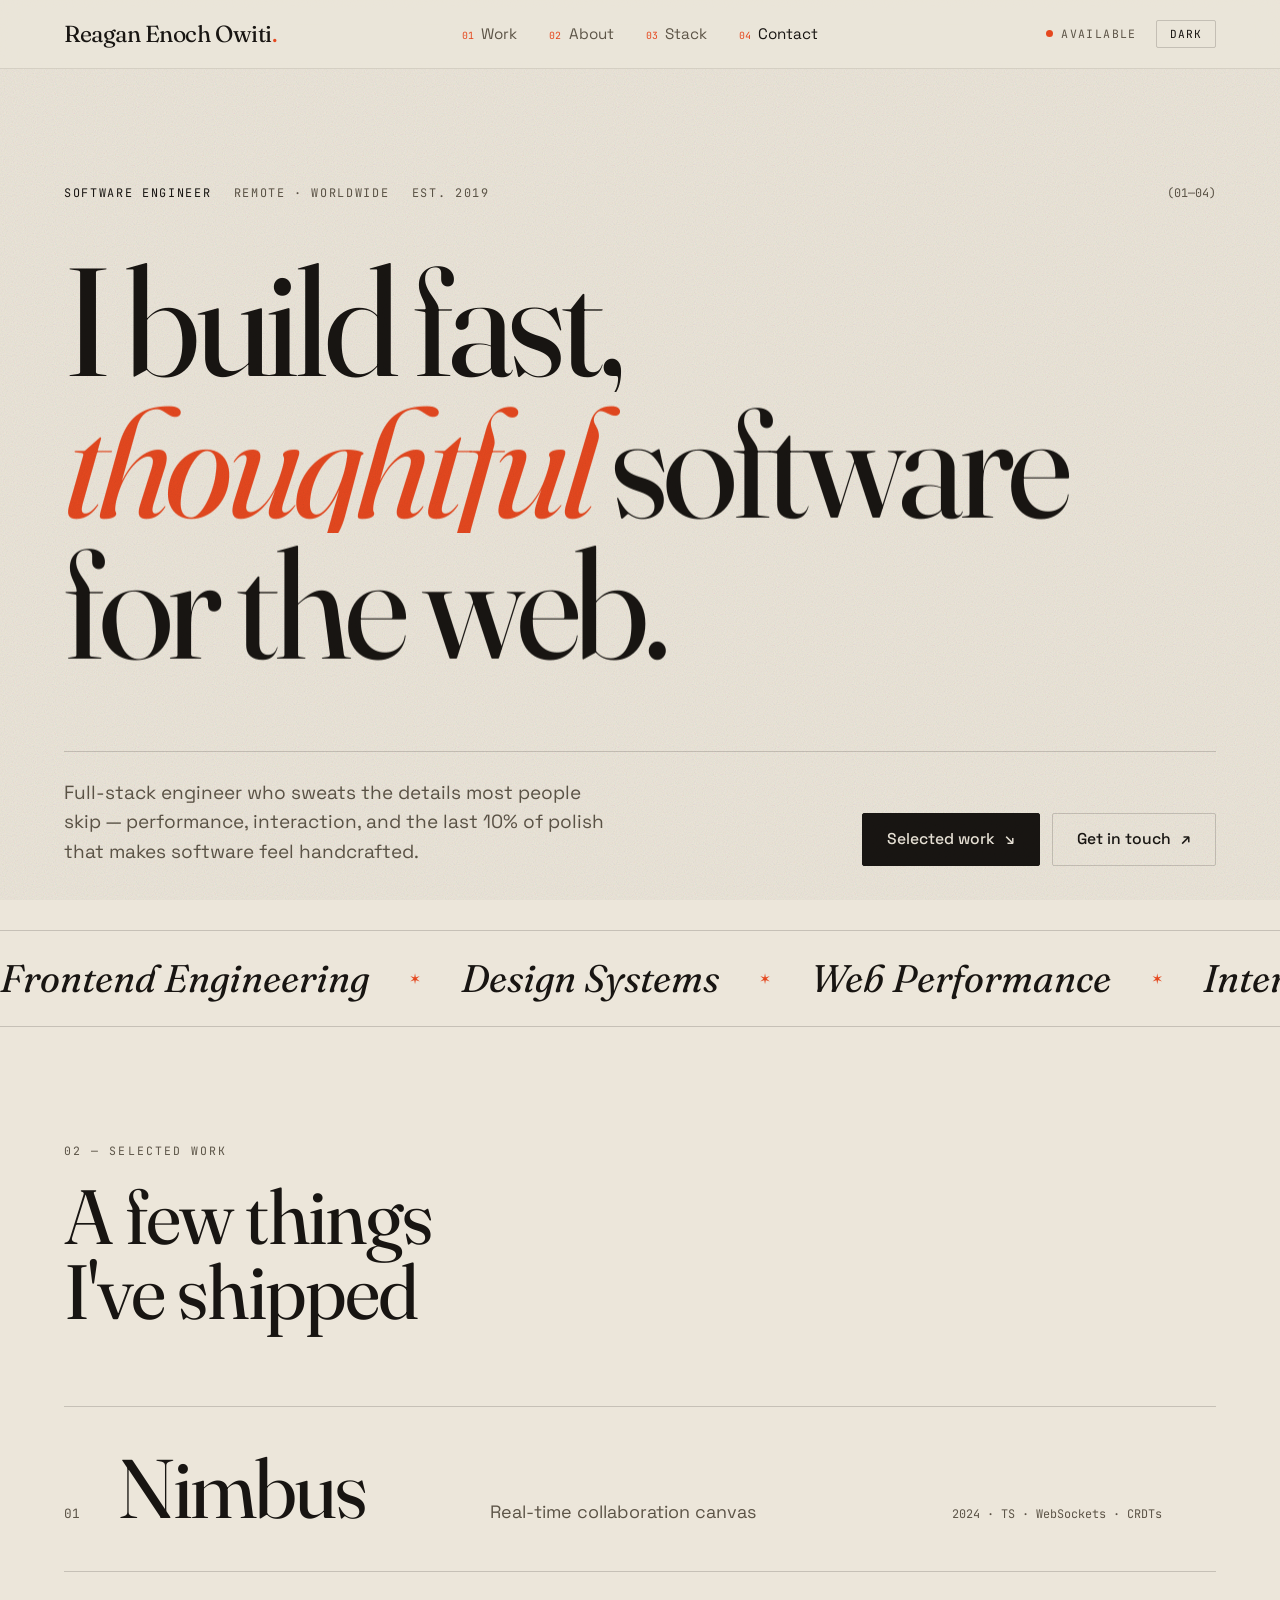
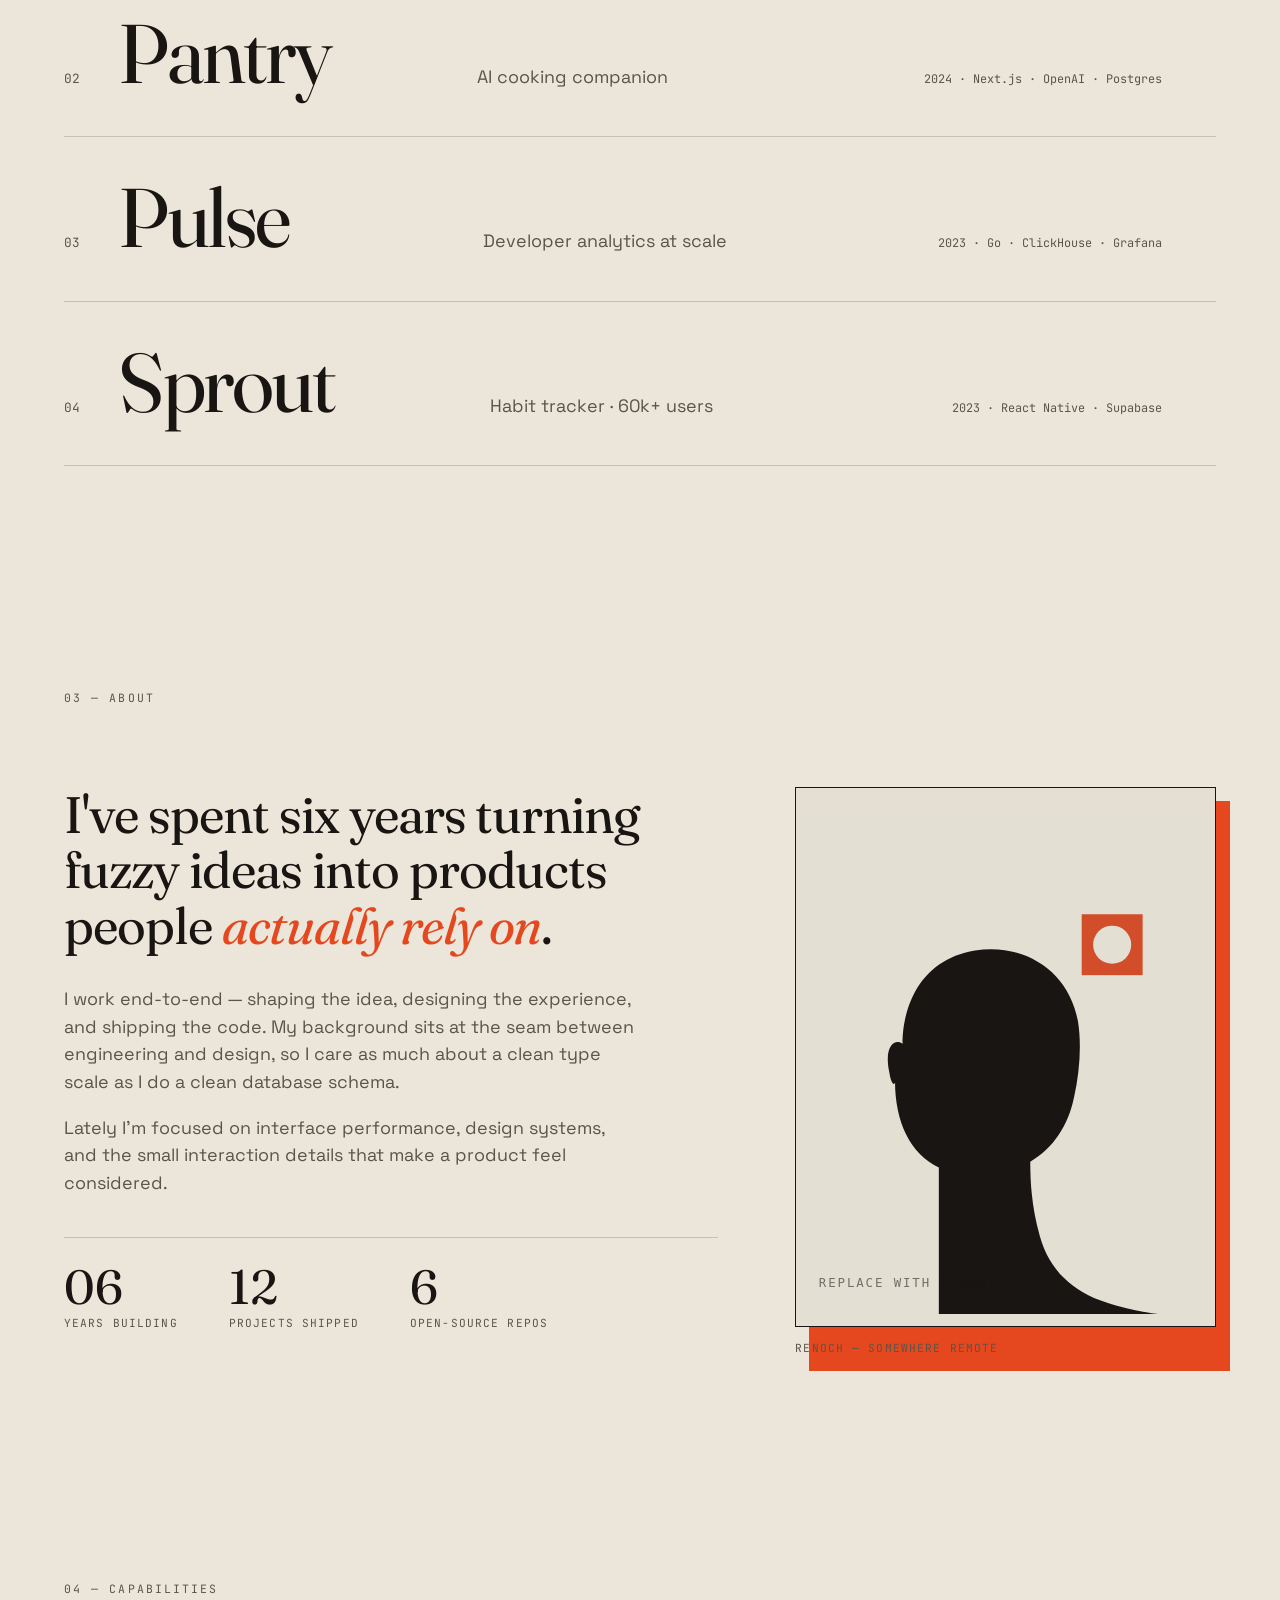
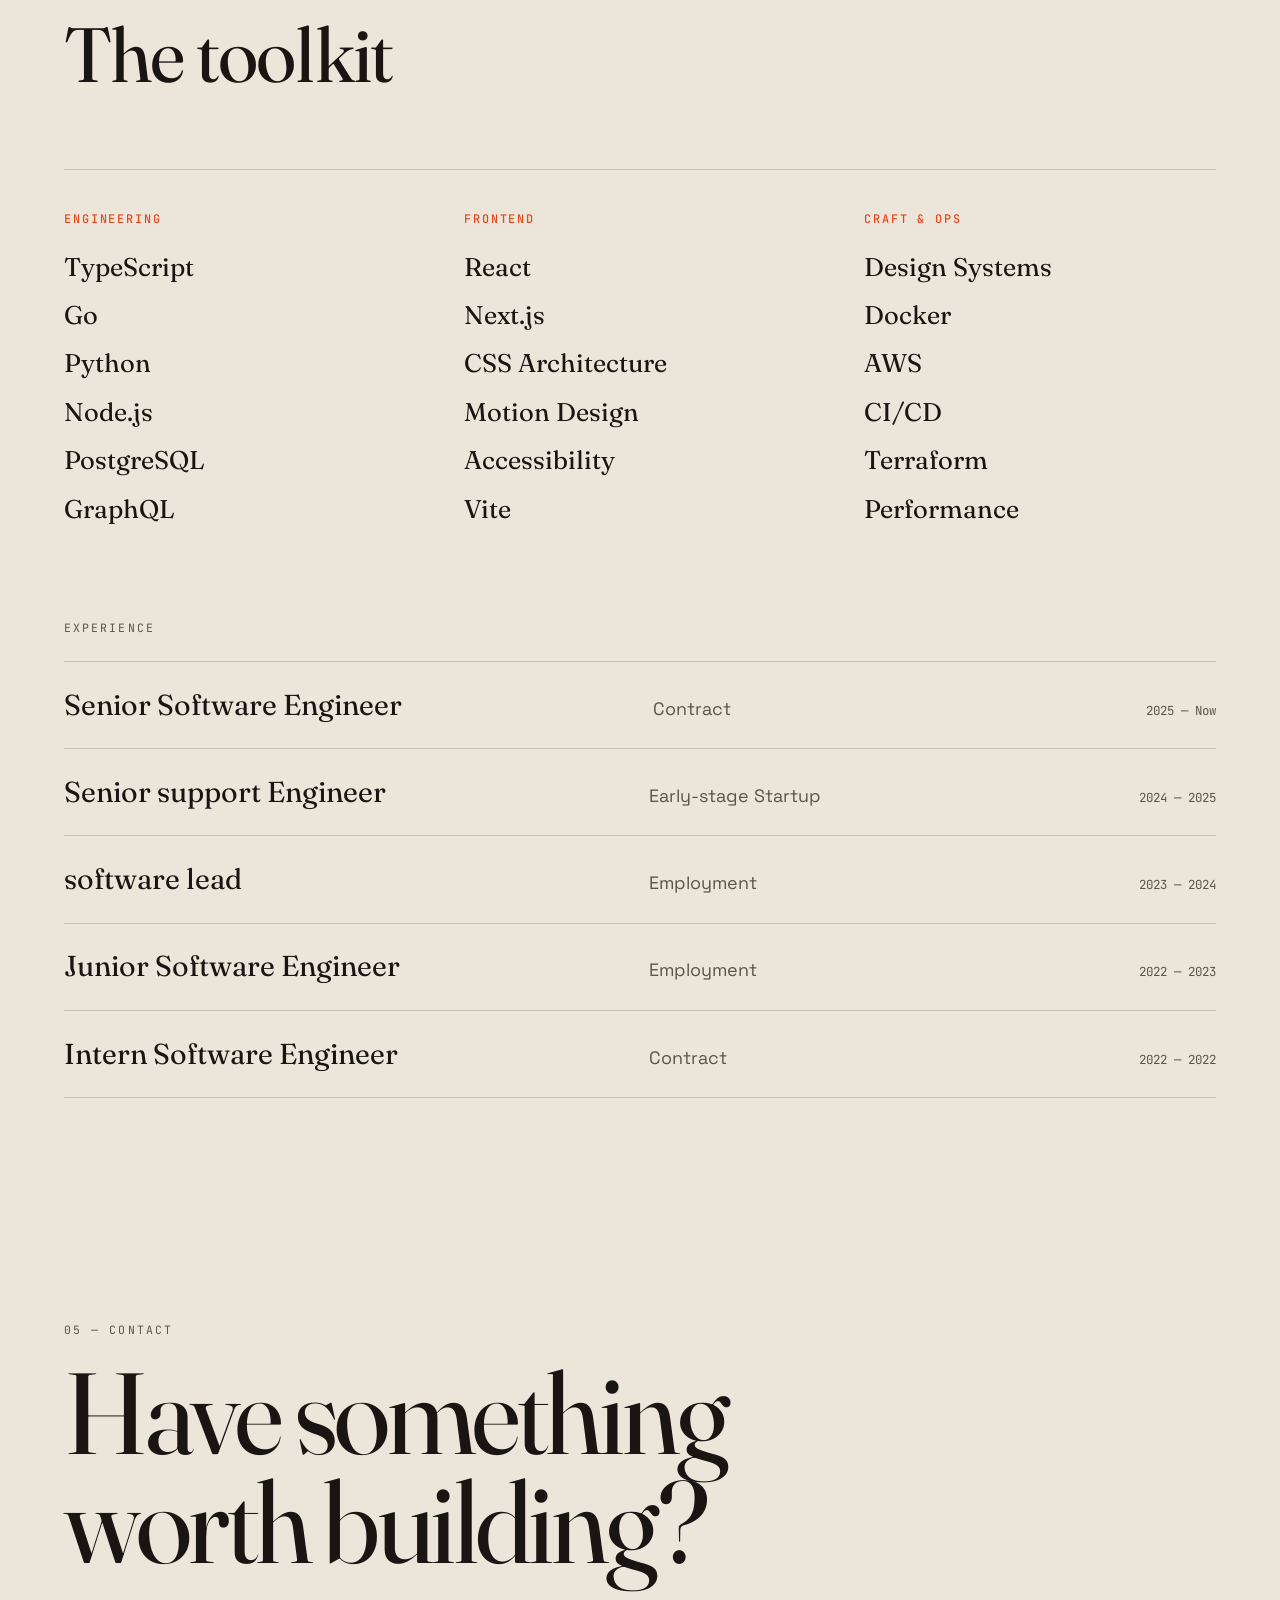
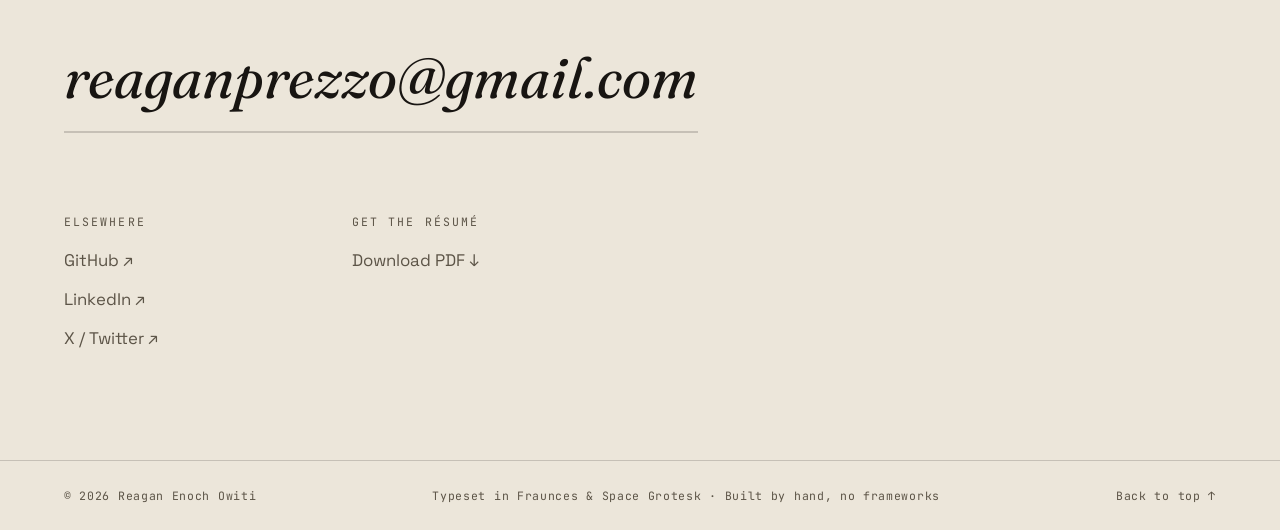
==== index.html @ e1648f15 "Initial commit" ====
<!DOCTYPE html>
<html lang="en">
<head>
  <meta charset="UTF-8" />
  <meta name="viewport" content="width=device-width, initial-scale=1.0" />

  <!-- ✏️ EDIT: SEO / social preview -->
  <title>Reagan Enoch Owiti — Software Engineer</title>
  <meta name="description" content="Reagan is a software engineer building fast, thoughtful software for the web — with the polish of good design." />
  <meta name="author" content="Reagan Enoch Owiti" />
  <meta name="theme-color" content="#ECE6DA" />
  <meta property="og:type" content="website" />
  <meta property="og:title" content="Reagan Enoch Owiti — Software Engineer" />
  <meta property="og:description" content="Fast, thoughtful software for the web — with the polish of good design." />
  <meta property="og:image" content="assets/og-image.svg" />
  <meta name="twitter:card" content="summary_large_image" />
  <link rel="icon" type="image/svg+xml" href="assets/favicon.svg" />

  <link rel="preconnect" href="https://fonts.googleapis.com" />
  <link rel="preconnect" href="https://fonts.gstatic.com" crossorigin />
  <link href="https://fonts.googleapis.com/css2?family=Fraunces:ital,opsz,wght@0,9..144,400..600;1,9..144,400..600&family=Space+Grotesk:wght@400;500;600;700&family=JetBrains+Mono:wght@400;500&display=swap" rel="stylesheet" />

  <link rel="stylesheet" href="styles.css" />
  <script>
    // Set theme before paint to avoid flash
    (function () {
      try {
        var t = localStorage.getItem("theme") ||
          (matchMedia("(prefers-color-scheme: dark)").matches ? "dark" : "light");
        document.documentElement.setAttribute("data-theme", t);
      } catch (e) { document.documentElement.setAttribute("data-theme", "light"); }
    })();
  </script>
</head>
<body>
  <a class="skip-link" href="#work">Skip to content</a>

  <!-- Paper grain + custom cursor -->
  <div class="grain" aria-hidden="true"></div>
  <div class="cursor" aria-hidden="true"><span class="cursor__label"></span></div>

  <!-- ===================== HEADER ===================== -->
  <header class="topbar" id="top">
    <a href="#top" class="wordmark" data-cursor>Reagan Enoch Owiti<span class="wordmark__dot">.</span></a>

    <nav class="topnav" aria-label="Primary">
      <a href="#work" data-cursor><i>01</i> Work</a>
      <a href="#about" data-cursor><i>02</i> About</a>
      <a href="#stack" data-cursor><i>03</i> Stack</a>
      <a href="#contact" data-cursor><i>04</i> Contact</a>
    </nav>

    <div class="topbar__right">
      <span class="avail"><span class="avail__dot"></span>Available</span>
      <button class="theme" id="themeToggle" type="button" aria-label="Toggle theme" data-cursor>
        <span class="theme__t">Dark</span>
      </button>
    </div>
  </header>

  <main>
    <!-- ===================== HERO ===================== -->
    <section class="hero">
      <p class="hero__eyebrow"><span>Software Engineer</span><span class="dim">Remote · Worldwide</span><span class="dim">Est. 2019</span></p>

      <!-- ✏️ EDIT: your headline statement -->
      <h1 class="hero__title">
        <span class="line"><span>I build fast,</span></span>
        <span class="line"><span><em>thoughtful</em> software</span></span>
        <span class="line"><span>for the web.</span></span>
      </h1>

      <div class="hero__foot">
        <p class="hero__lead">
          Full-stack engineer who sweats the details most people skip —
          performance, interaction, and the last 10% of polish that makes
          software feel handcrafted.
        </p>
        <div class="hero__actions">
          <a href="#work" class="link-btn" data-cursor>Selected work <span class="arr">↘</span></a>
          <a href="#contact" class="link-btn link-btn--ghost" data-cursor>Get in touch <span class="arr">↗</span></a>
        </div>
      </div>

      <span class="hero__index">(01—04)</span>
    </section>

    <!-- ===================== MARQUEE ===================== -->
    <div class="ticker" aria-hidden="true">
      <div class="ticker__track">
        <span>Frontend Engineering</span><b>✶</b><span>Design Systems</span><b>✶</b>
        <span>Web Performance</span><b>✶</b><span>Interaction Design</span><b>✶</b>
        <span>APIs &amp; Infrastructure</span><b>✶</b><span>Accessibility</span><b>✶</b>
        <span>Frontend Engineering</span><b>✶</b><span>Design Systems</span><b>✶</b>
        <span>Web Performance</span><b>✶</b><span>Interaction Design</span><b>✶</b>
        <span>APIs &amp; Infrastructure</span><b>✶</b><span>Accessibility</span><b>✶</b>
      </div>
    </div>

    <!-- ===================== WORK ===================== -->
    <section class="section" id="work">
      <header class="sec-head">
        <span class="sec-label">02 — Selected Work</span>
        <h2 class="sec-title">A few things<br />I've shipped</h2>
      </header>

      <!-- ✏️ EDIT: your projects. data-cover points at the hover image. -->
      <ul class="works">
        <li class="work" data-cover="assets/work-01.svg">
          <a href="#" class="work__row" data-cursor="View">
            <span class="work__no">01</span>
            <span class="work__title">Nimbus</span>
            <span class="work__desc">Real-time collaboration canvas</span>
            <span class="work__meta">2024 · TS · WebSockets · CRDTs</span>
            <span class="work__arrow">↗</span>
          </a>
        </li>
        <li class="work" data-cover="assets/work-02.svg">
          <a href="#" class="work__row" data-cursor="View">
            <span class="work__no">02</span>
            <span class="work__title">Pantry</span>
            <span class="work__desc">AI cooking companion</span>
            <span class="work__meta">2024 · Next.js · OpenAI · Postgres</span>
            <span class="work__arrow">↗</span>
          </a>
        </li>
        <li class="work" data-cover="assets/work-03.svg">
          <a href="#" class="work__row" data-cursor="View">
            <span class="work__no">03</span>
            <span class="work__title">Pulse</span>
            <span class="work__desc">Developer analytics at scale</span>
            <span class="work__meta">2023 · Go · ClickHouse · Grafana</span>
            <span class="work__arrow">↗</span>
          </a>
        </li>
        <li class="work" data-cover="assets/work-04.svg">
          <a href="#" class="work__row" data-cursor="View">
            <span class="work__no">04</span>
            <span class="work__title">Sprout</span>
            <span class="work__desc">Habit tracker · 60k+ users</span>
            <span class="work__meta">2023 · React Native · Supabase</span>
            <span class="work__arrow">↗</span>
          </a>
        </li>
      </ul>
      <!-- cursor-following preview -->
      <div class="work-preview" aria-hidden="true"><img alt="" /></div>
    </section>

    <!-- ===================== ABOUT ===================== -->
    <section class="section about" id="about">
      <header class="sec-head">
        <span class="sec-label">03 — About</span>
      </header>

      <div class="about__grid">
        <div class="about__lead">
          <!-- ✏️ EDIT: your statement + bio -->
          <p class="about__statement">
            I've spent six years turning fuzzy ideas into products
            people <em>actually rely on</em>.
          </p>
          <div class="about__body">
            <p>
              I work end-to-end — shaping the idea, designing the experience,
              and shipping the code. My background sits at the seam between
              engineering and design, so I care as much about a clean type
              scale as I do a clean database schema.
            </p>
            <p>
              Lately I'm focused on interface performance, design systems, and
              the small interaction details that make a product feel considered.
            </p>
          </div>
          <ul class="figures">
            <li><span class="figures__n">06</span><span class="figures__l">Years building</span></li>
            <li><span class="figures__n">12</span><span class="figures__l">Projects shipped</span></li>
            <li><span class="figures__n">6</span><span class="figures__l">Open-source repos</span></li>
          </ul>
        </div>

        <figure class="portrait">
          <!-- ✏️ EDIT: drop a real photo into assets/ and point src here -->
          <img src="assets/avatar.svg" alt="Portrait of Renoch" width="440" height="540" />
          <figcaption>Renoch — somewhere remote</figcaption>
        </figure>
      </div>
    </section>

    <!-- ===================== STACK ===================== -->
    <section class="section stack" id="stack">
      <header class="sec-head">
        <span class="sec-label">04 — Capabilities</span>
        <h2 class="sec-title">The toolkit</h2>
      </header>

      <!-- ✏️ EDIT: your stack -->
      <div class="stack__grid">
        <div class="stack__col">
          <h3>Engineering</h3>
          <ul>
            <li>TypeScript</li><li>Go</li><li>Python</li>
            <li>Node.js</li><li>PostgreSQL</li><li>GraphQL</li>
          </ul>
        </div>
        <div class="stack__col">
          <h3>Frontend</h3>
          <ul>
            <li>React</li><li>Next.js</li><li>CSS Architecture</li>
            <li>Motion Design</li><li>Accessibility</li><li>Vite</li>
          </ul>
        </div>
        <div class="stack__col">
          <h3>Craft &amp; Ops</h3>
          <ul>
            <li>Design Systems</li><li>Docker</li><li>AWS</li>
            <li>CI/CD</li><li>Terraform</li><li>Performance</li>
          </ul>
        </div>
      </div>

      <!-- ✏️ EDIT: experience -->
      <div class="exp">
        <span class="sec-label">Experience</span>
        <ul>
          <li class="exp__row"><span class="exp__role">Senior Software Engineer</span><span class="exp__co">Contract</span><span class="exp__yr">2025 — Now</span></li>
          <li class="exp__row"><span class="exp__role">Senior support Engineer</span><span class="exp__co">Early-stage Startup</span><span class="exp__yr">2024 — 2025</span></li>
          <li class="exp__row"><span class="exp__role">software lead</span><span class="exp__co">Employment</span><span class="exp__yr">2023 — 2024</span></li>
          <li class="exp__row"><span class="exp__role">Junior Software Engineer</span><span class="exp__co">Employment</span><span class="exp__yr">2022 — 2023</span></li>
          <li class="exp__row"><span class="exp__role">Intern Software Engineer</span><span class="exp__co">Contract</span><span class="exp__yr">2022 — 2022</span></li>

        </ul>
      </div>
    </section>

    <!-- ===================== CONTACT ===================== -->
    <section class="section contact" id="contact">
      <span class="sec-label">05 — Contact</span>
      <h2 class="contact__title">Have something<br />worth building?</h2>
      <!-- ✏️ EDIT: your email -->
      <a href="mailto:reaganprezzo@gmail.com" class="contact__email" data-cursor>reaganprezzo@gmail.com</a>

      <div class="contact__cols">
        <div>
          <span class="sec-label">Elsewhere</span>
          <ul class="contact__links">
            <li><a href="https://github.com/Reagandennis" data-cursor>GitHub ↗</a></li>
            <li><a href="https://www.linkedin.com/in/reaganowiti/" data-cursor>LinkedIn ↗</a></li>
            <li><a href="https://x.com/Reaganenochowi2" data-cursor>X / Twitter ↗</a></li>
          </ul>
        </div>
        <div>
          <span class="sec-label">Get the résumé</span>
          <ul class="contact__links">
            <li><a href="assets/resume.pdf" download data-cursor>Download PDF ↓</a></li>
          </ul>
        </div>
      </div>
    </section>
  </main>

  <!-- ===================== FOOTER ===================== -->
  <footer class="footer">
    <div class="footer__row">
      <span>© 2026 Reagan Enoch Owiti</span>
      <span class="footer__colophon">Typeset in Fraunces &amp; Space Grotesk · Built by hand, no frameworks</span>
      <a href="#top" data-cursor>Back to top ↑</a>
    </div>
  </footer>

  <script src="script.js"></script>
</body>
</html>
---- styles.css ----
/* =========================================================
   Renoch — Portfolio
   Editorial · type-led · warm paper / espresso ink / vermilion
   ========================================================= */

/* ---------- Tokens ---------- */
:root {
  --paper:   #ECE6DA;
  --paper-2: #E5DFD1;
  --ink:     #181512;
  --ink-2:   #5C5447;
  --line:    rgba(24, 21, 18, 0.18);
  --line-2:  rgba(24, 21, 18, 0.10);
  --accent:  #E5481F;

  --maxw: 1380px;
  --gutter: clamp(1.25rem, 5vw, 4.5rem);
  --ease: cubic-bezier(0.16, 1, 0.3, 1);

  --serif: "Fraunces", Georgia, "Times New Roman", serif;
  --sans:  "Space Grotesk", system-ui, -apple-system, sans-serif;
  --mono:  "JetBrains Mono", ui-monospace, "SF Mono", Menlo, monospace;
}

[data-theme="dark"] {
  --paper:   #14110E;
  --paper-2: #1A1714;
  --ink:     #EDE6D7;
  --ink-2:   #9A9081;
  --line:    rgba(237, 230, 215, 0.20);
  --line-2:  rgba(237, 230, 215, 0.10);
  --accent:  #FF5A2C;
}

/* ---------- Reset ---------- */
*, *::before, *::after { box-sizing: border-box; }
html { -webkit-text-size-adjust: 100%; }
body {
  margin: 0;
  font-family: var(--sans);
  font-size: clamp(1rem, 0.96rem + 0.2vw, 1.12rem);
  line-height: 1.55;
  color: var(--ink);
  background: var(--paper);
  -webkit-font-smoothing: antialiased;
  overflow-x: hidden;
  transition: background 0.5s var(--ease), color 0.5s var(--ease);
}
img { max-width: 100%; display: block; }
a { color: inherit; text-decoration: none; }
ul { list-style: none; margin: 0; padding: 0; }
h1, h2, h3 { margin: 0; font-weight: 400; }
::selection { background: var(--accent); color: var(--paper); }
:focus-visible { outline: 2px solid var(--accent); outline-offset: 4px; }

.skip-link { position: fixed; top: -120px; left: 1rem; z-index: 1000; background: var(--ink); color: var(--paper); padding: 0.7rem 1.1rem; transition: top 0.2s var(--ease); }
.skip-link:focus { top: 1rem; }

/* ---------- Paper grain ---------- */
.grain {
  position: fixed; inset: 0; z-index: 1; pointer-events: none; opacity: 0.5;
  background-image: url("data:image/svg+xml,%3Csvg xmlns='http://www.w3.org/2000/svg' width='160' height='160'%3E%3Cfilter id='n'%3E%3CfeTurbulence type='fractalNoise' baseFrequency='0.9' numOctaves='2' stitchTiles='stitch'/%3E%3C/filter%3E%3Crect width='100%25' height='100%25' filter='url(%23n)' opacity='0.4'/%3E%3C/svg%3E");
  mix-blend-mode: multiply;
}
[data-theme="dark"] .grain { mix-blend-mode: screen; opacity: 0.22; }

/* ---------- Custom cursor ---------- */
.cursor {
  position: fixed; top: 0; left: 0; z-index: 9999; pointer-events: none;
  width: 12px; height: 12px; border-radius: 50%; background: var(--accent);
  transform: translate(-50%, -50%);
  transition: width 0.25s var(--ease), height 0.25s var(--ease), background 0.25s var(--ease);
  display: none;
}
.cursor.is-hover { width: 64px; height: 64px; background: color-mix(in srgb, var(--accent) 16%, transparent); border: 1px solid var(--accent); }
.cursor__label { font-family: var(--mono); font-size: 0.62rem; letter-spacing: 0.1em; text-transform: uppercase; color: var(--accent); opacity: 0; transition: opacity 0.2s; }
.cursor.is-hover .cursor__label { opacity: 1; }
.cursor-on .cursor { display: grid; place-items: center; }
.cursor-on a, .cursor-on button, .cursor-on [data-cursor] { cursor: none; }

/* ---------- Layout helpers ---------- */
.section { padding-inline: var(--gutter); padding-block: clamp(5rem, 12vh, 10rem); max-width: var(--maxw); margin-inline: auto; }
.sec-label { display: inline-block; font-family: var(--mono); font-size: 0.72rem; letter-spacing: 0.18em; text-transform: uppercase; color: var(--ink-2); }
.sec-head { margin-bottom: clamp(2.5rem, 6vw, 5rem); }
.sec-title { font-family: var(--serif); font-weight: 400; font-size: clamp(2.4rem, 6vw, 5rem); line-height: 0.98; letter-spacing: -0.025em; margin-top: 1rem; }
.dim { color: var(--ink-2); }

/* ---------- Topbar ---------- */
.topbar {
  position: sticky; top: 0; z-index: 100;
  display: grid; grid-template-columns: 1fr auto 1fr; align-items: center; gap: 1rem;
  padding: 1rem var(--gutter);
  background: color-mix(in srgb, var(--paper) 80%, transparent);
  backdrop-filter: blur(10px);
  border-bottom: 1px solid var(--line-2);
}
.wordmark { font-family: var(--serif); font-size: 1.45rem; letter-spacing: -0.02em; justify-self: start; }
.wordmark__dot { color: var(--accent); }
.topnav { display: flex; gap: 2rem; justify-self: center; }
.topnav a { font-size: 0.95rem; display: inline-flex; gap: 0.45rem; align-items: baseline; color: var(--ink-2); transition: color 0.25s; }
.topnav a i { font-family: var(--mono); font-style: normal; font-size: 0.62rem; color: var(--accent); }
.topnav a:hover { color: var(--ink); }
.topbar__right { display: flex; align-items: center; gap: 1.2rem; justify-self: end; }
.avail { display: inline-flex; align-items: center; gap: 0.5rem; font-family: var(--mono); font-size: 0.72rem; letter-spacing: 0.12em; text-transform: uppercase; color: var(--ink-2); }
.avail__dot { width: 7px; height: 7px; border-radius: 50%; background: var(--accent); box-shadow: 0 0 0 0 var(--accent); animation: pulse 2.4s var(--ease) infinite; }
@keyframes pulse { 0% { box-shadow: 0 0 0 0 color-mix(in srgb, var(--accent) 60%, transparent); } 70%,100% { box-shadow: 0 0 0 7px transparent; } }
.theme { background: none; border: 1px solid var(--line); color: var(--ink); font-family: var(--mono); font-size: 0.7rem; letter-spacing: 0.1em; text-transform: uppercase; padding: 0.4rem 0.8rem; border-radius: 2px; cursor: pointer; transition: border-color 0.25s, color 0.25s; }
.theme:hover { border-color: var(--accent); color: var(--accent); }

/* ---------- Hero ---------- */
.hero { position: relative; max-width: var(--maxw); margin-inline: auto; padding: clamp(3.5rem, 9vw, 8rem) var(--gutter) clamp(2rem, 5vw, 4rem); }
.hero__eyebrow { display: flex; flex-wrap: wrap; gap: 1.4rem; font-family: var(--mono); font-size: 0.74rem; letter-spacing: 0.14em; text-transform: uppercase; margin: 0 0 clamp(1.5rem, 4vw, 3rem); }
.hero__title { font-family: var(--serif); font-weight: 400; font-size: clamp(2.9rem, 12vw, 11rem); line-height: 0.92; letter-spacing: -0.035em; }
.hero__title .line { display: block; overflow: hidden; }
.hero__title .line > span { display: block; will-change: transform; }
.hero__title em { font-style: italic; color: var(--accent); font-optical-sizing: auto; }
.hero__foot { display: grid; grid-template-columns: 1.1fr 1fr; gap: clamp(1.5rem, 4vw, 3rem); align-items: end; margin-top: clamp(2.5rem, 6vw, 5rem); border-top: 1px solid var(--line); padding-top: 1.6rem; }
.hero__lead { max-width: 46ch; color: var(--ink-2); font-size: clamp(1rem, 0.95rem + 0.3vw, 1.2rem); margin: 0; }
.hero__actions { display: flex; flex-wrap: wrap; gap: 0.8rem; justify-self: end; }
.hero__index { position: absolute; top: clamp(3.5rem, 9vw, 8rem); right: var(--gutter); font-family: var(--mono); font-size: 0.74rem; color: var(--ink-2); }

.link-btn { display: inline-flex; align-items: center; gap: 0.6rem; font-family: var(--sans); font-weight: 500; font-size: 0.98rem; padding: 0.85rem 1.5rem; background: var(--ink); color: var(--paper); border: 1px solid var(--ink); border-radius: 2px; transition: background 0.3s var(--ease), color 0.3s var(--ease), transform 0.3s var(--ease); }
.link-btn .arr { transition: transform 0.3s var(--ease); }
.link-btn:hover { background: var(--accent); border-color: var(--accent); color: var(--paper); }
.link-btn:hover .arr { transform: translate(3px, 3px); }
.link-btn--ghost { background: transparent; color: var(--ink); border-color: var(--line); }
.link-btn--ghost:hover { background: transparent; color: var(--accent); border-color: var(--accent); }

/* ---------- Ticker ---------- */
.ticker { overflow: hidden; border-block: 1px solid var(--line); padding: 1.1rem 0; }
.ticker__track { display: flex; align-items: center; gap: 2.5rem; width: max-content; animation: ticker 40s linear infinite; }
.ticker__track span { font-family: var(--serif); font-style: italic; font-size: clamp(1.4rem, 3vw, 2.4rem); white-space: nowrap; }
.ticker__track b { color: var(--accent); font-size: 0.9rem; }
@keyframes ticker { to { transform: translateX(-50%); } }

/* ---------- Work ---------- */
.works { border-top: 1px solid var(--line); }
.work { border-bottom: 1px solid var(--line); }
.work__row { display: grid; grid-template-columns: auto 1.1fr 1.4fr auto auto; align-items: baseline; gap: clamp(1rem, 3vw, 3rem); padding: clamp(1.4rem, 3.5vw, 2.6rem) 0; position: relative; transition: color 0.35s var(--ease); }
.work__no { font-family: var(--mono); font-size: 0.8rem; color: var(--ink-2); }
.work__title { font-family: var(--serif); font-size: clamp(2rem, 6.5vw, 5.5rem); line-height: 0.95; letter-spacing: -0.03em; transition: transform 0.4s var(--ease), color 0.35s var(--ease); }
.work__desc { color: var(--ink-2); font-size: clamp(0.95rem, 1.4vw, 1.15rem); }
.work__meta { font-family: var(--mono); font-size: 0.74rem; color: var(--ink-2); white-space: nowrap; justify-self: end; }
.work__arrow { font-size: 1.6rem; color: var(--accent); opacity: 0; transform: translateX(-12px); transition: opacity 0.35s var(--ease), transform 0.35s var(--ease); justify-self: end; }
.work__row:hover .work__title { color: var(--accent); transform: translateX(18px); }
.work__row:hover .work__arrow { opacity: 1; transform: translateX(0); }
.work__row:hover .work__desc, .work__row:hover .work__meta { color: var(--ink); }

.work-preview { position: fixed; top: 0; left: 0; z-index: 50; width: clamp(220px, 22vw, 340px); aspect-ratio: 4 / 3; pointer-events: none; opacity: 0; transform: translate(-50%, -50%) scale(0.85); transition: opacity 0.3s var(--ease), transform 0.4s var(--ease); overflow: hidden; border-radius: 3px; box-shadow: 0 30px 60px -25px rgba(0,0,0,0.4); }
.work-preview.is-on { opacity: 1; transform: translate(-50%, -50%) scale(1); }
.work-preview img { width: 100%; height: 100%; object-fit: cover; }

/* ---------- About ---------- */
.about__grid { display: grid; grid-template-columns: 1.4fr 0.9fr; gap: clamp(2rem, 6vw, 5rem); align-items: start; }
.about__statement { font-family: var(--serif); font-weight: 400; font-size: clamp(1.8rem, 4vw, 3.4rem); line-height: 1.08; letter-spacing: -0.02em; margin: 0 0 2rem; max-width: 18ch; }
.about__statement em { font-style: italic; color: var(--accent); }
.about__body { max-width: 52ch; color: var(--ink-2); }
.about__body p { margin: 0 0 1.1rem; }
.figures { display: flex; flex-wrap: wrap; gap: clamp(1.5rem, 4vw, 3.5rem); margin-top: 2.5rem; border-top: 1px solid var(--line); padding-top: 1.6rem; }
.figures li { display: flex; flex-direction: column; gap: 0.2rem; }
.figures__n { font-family: var(--serif); font-size: clamp(2rem, 4vw, 3rem); line-height: 1; }
.figures__l { font-family: var(--mono); font-size: 0.7rem; letter-spacing: 0.1em; text-transform: uppercase; color: var(--ink-2); }

.portrait { margin: 0; position: relative; }
.portrait::before { content: ""; position: absolute; inset: 14px -14px -14px 14px; background: var(--accent); z-index: -1; }
.portrait img { width: 100%; border: 1px solid var(--ink); filter: grayscale(0.15); background: var(--paper-2); }
.portrait figcaption { font-family: var(--mono); font-size: 0.7rem; letter-spacing: 0.1em; text-transform: uppercase; color: var(--ink-2); margin-top: 0.8rem; }

/* ---------- Stack ---------- */
.stack__grid { display: grid; grid-template-columns: repeat(3, 1fr); gap: clamp(1.5rem, 4vw, 3rem); border-top: 1px solid var(--line); padding-top: 2.5rem; }
.stack__col h3 { font-family: var(--mono); font-weight: 500; font-size: 0.74rem; letter-spacing: 0.16em; text-transform: uppercase; color: var(--accent); margin-bottom: 1.2rem; }
.stack__col ul { display: flex; flex-direction: column; gap: 0.55rem; }
.stack__col li { font-family: var(--serif); font-size: clamp(1.2rem, 2vw, 1.7rem); color: var(--ink); transition: color 0.2s, transform 0.2s var(--ease); width: fit-content; }
.stack__col li:hover { color: var(--accent); transform: translateX(6px); }

.exp { margin-top: clamp(3rem, 7vw, 6rem); }
.exp .sec-label { display: block; margin-bottom: 1.5rem; }
.exp ul { border-top: 1px solid var(--line); }
.exp__row { display: grid; grid-template-columns: 1.2fr 1fr auto; gap: 1rem; padding: 1.3rem 0; border-bottom: 1px solid var(--line); align-items: baseline; transition: padding-left 0.3s var(--ease); }
.exp__row:hover { padding-left: 1rem; }
.exp__role { font-family: var(--serif); font-size: clamp(1.2rem, 2.5vw, 1.8rem); }
.exp__co { color: var(--ink-2); }
.exp__yr { font-family: var(--mono); font-size: 0.78rem; color: var(--ink-2); justify-self: end; }

/* ---------- Contact ---------- */
.contact { text-align: left; }
.contact__title { font-family: var(--serif); font-weight: 400; font-size: clamp(2.6rem, 9vw, 8rem); line-height: 0.95; letter-spacing: -0.03em; margin: 1rem 0 clamp(2rem, 5vw, 3.5rem); }
.contact__email { display: inline-block; font-family: var(--serif); font-style: italic; font-size: clamp(1.6rem, 5vw, 3.6rem); border-bottom: 2px solid var(--line); padding-bottom: 0.15em; transition: color 0.3s, border-color 0.3s; }
.contact__email:hover { color: var(--accent); border-color: var(--accent); }
.contact__cols { display: grid; grid-template-columns: repeat(2, minmax(0, 240px)); gap: clamp(1.5rem, 4vw, 3rem); margin-top: clamp(3rem, 7vw, 5rem); }
.contact__cols .sec-label { display: block; margin-bottom: 1rem; }
.contact__links { display: flex; flex-direction: column; gap: 0.7rem; }
.contact__links a { font-size: 1.05rem; color: var(--ink-2); transition: color 0.2s, transform 0.2s var(--ease); width: fit-content; }
.contact__links a:hover { color: var(--accent); transform: translateX(5px); }

/* ---------- Footer ---------- */
.footer { border-top: 1px solid var(--line); padding: 1.6rem var(--gutter); max-width: var(--maxw); margin-inline: auto; }
.footer__row { display: flex; flex-wrap: wrap; gap: 1rem; justify-content: space-between; align-items: center; font-family: var(--mono); font-size: 0.72rem; letter-spacing: 0.06em; color: var(--ink-2); }
.footer__colophon { text-align: center; }
.footer__row a:hover { color: var(--accent); }

/* ---------- Reveal ---------- */
[data-reveal] { opacity: 0; transform: translateY(22px); transition: opacity 0.8s var(--ease), transform 0.8s var(--ease); }
[data-reveal].in { opacity: 1; transform: none; }

/* Hero load animation */
.hero__title .line > span { transform: translateY(110%); }
html.ready .hero__title .line > span { animation: lineUp 1s var(--ease) forwards; }
html.ready .hero__title .line:nth-child(1) > span { animation-delay: 0.05s; }
html.ready .hero__title .line:nth-child(2) > span { animation-delay: 0.16s; }
html.ready .hero__title .line:nth-child(3) > span { animation-delay: 0.27s; }
@keyframes lineUp { to { transform: translateY(0); } }

/* ---------- Responsive ---------- */
@media (max-width: 900px) {
  .topnav { display: none; }
  .hero__index { display: none; }
  .hero__foot { grid-template-columns: 1fr; align-items: start; }
  .hero__actions { justify-self: start; }
  .work__row { grid-template-columns: auto 1fr; row-gap: 0.4rem; }
  .work__no { grid-row: 1; }
  .work__title { grid-column: 1 / -1; grid-row: 2; }
  .work__desc { grid-column: 1 / -1; }
  .work__meta { grid-column: 1 / -1; justify-self: start; }
  .work__arrow { display: none; }
  .work__row:hover .work__title { transform: none; }
  .about__grid { grid-template-columns: 1fr; }
  .portrait { max-width: 360px; }
  .stack__grid { grid-template-columns: 1fr; gap: 2rem; }
  .exp__row { grid-template-columns: 1fr auto; }
  .exp__co { grid-column: 1 / -1; order: 3; }
}
@media (max-width: 560px) {
  .topbar { grid-template-columns: 1fr auto; }
  .avail { display: none; }
  .contact__cols { grid-template-columns: 1fr; }
  .footer__colophon { text-align: left; flex-basis: 100%; order: 3; }
}

/* ---------- Touch devices: no custom cursor ---------- */
@media (hover: none), (pointer: coarse) {
  .cursor, .work-preview { display: none !important; }
  .cursor-on a, .cursor-on button, .cursor-on [data-cursor] { cursor: auto !important; }
}

/* ---------- Reduced motion ---------- */
@media (prefers-reduced-motion: reduce) {
  *, *::before, *::after { animation-duration: 0.001ms !important; animation-iteration-count: 1 !important; transition-duration: 0.001ms !important; }
  .hero__title .line > span { transform: none !important; }
  [data-reveal] { opacity: 1 !important; transform: none !important; }
  .cursor { display: none !important; }
}
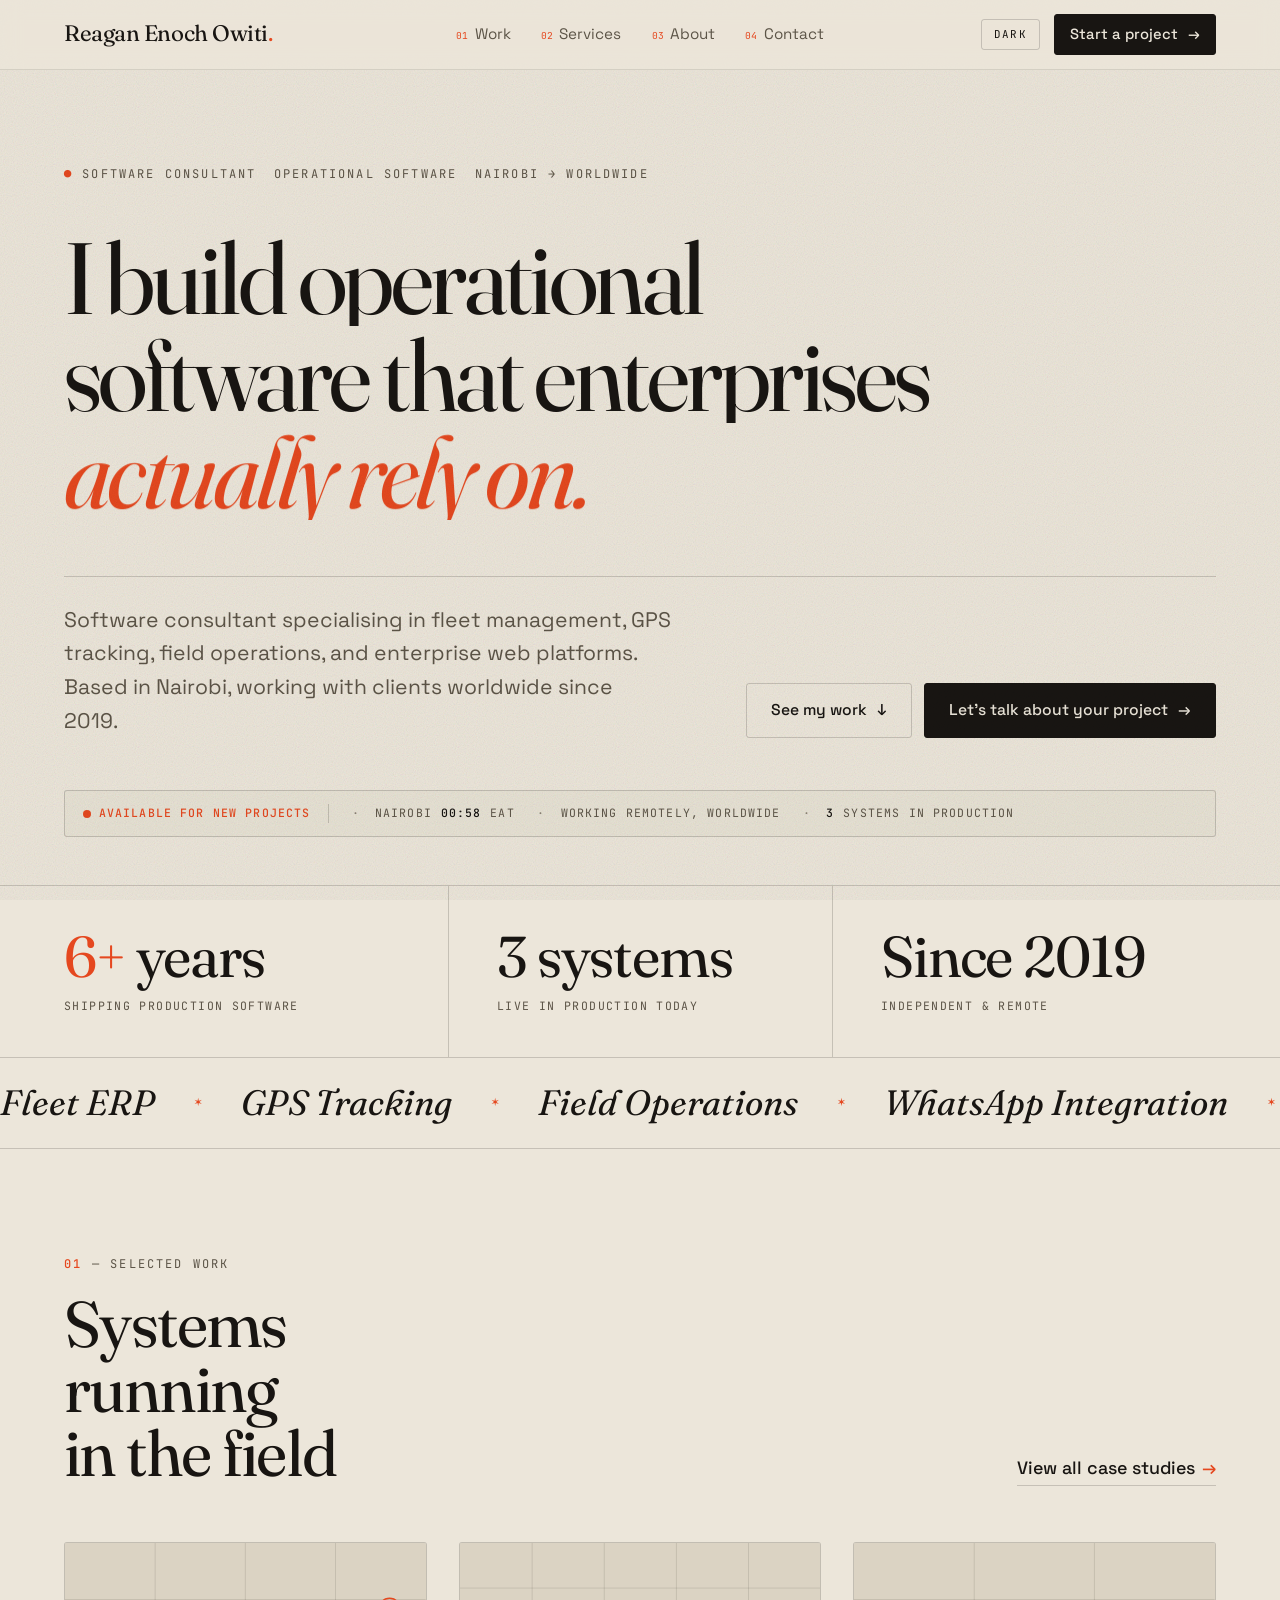
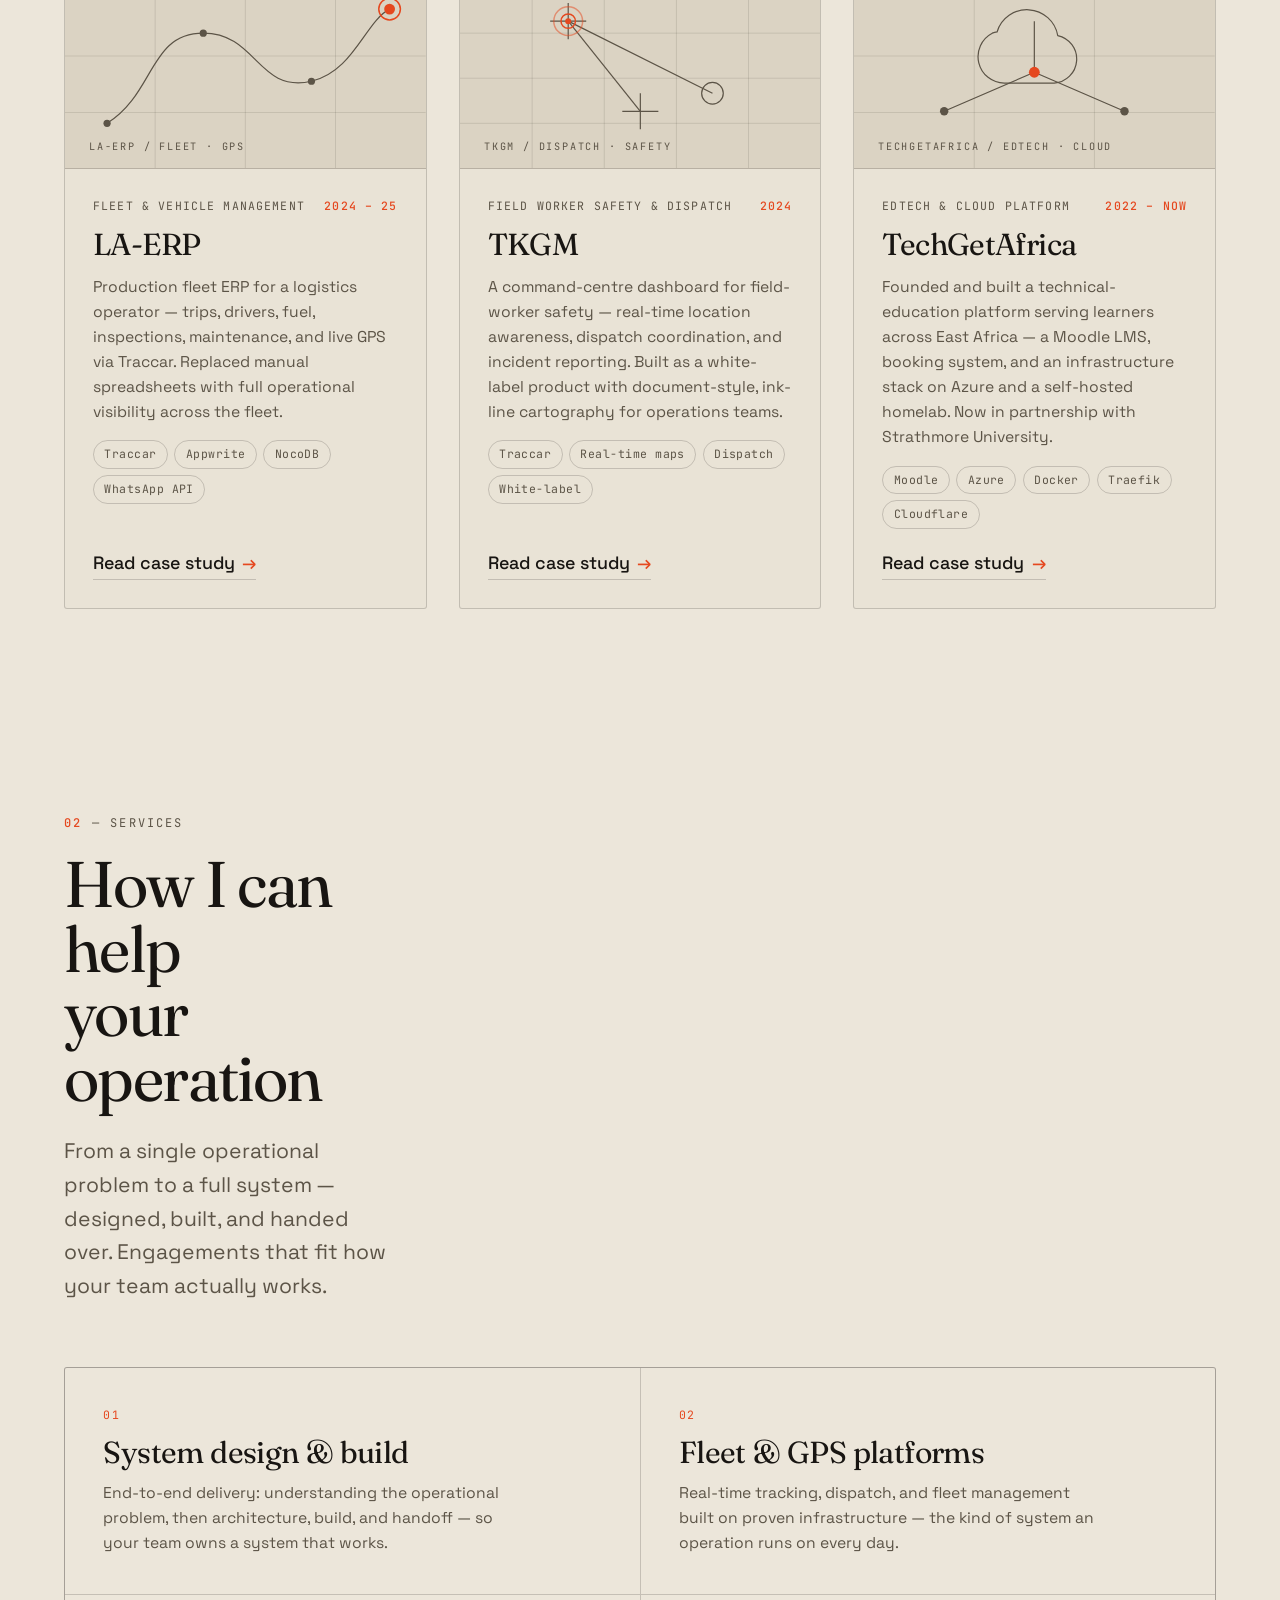
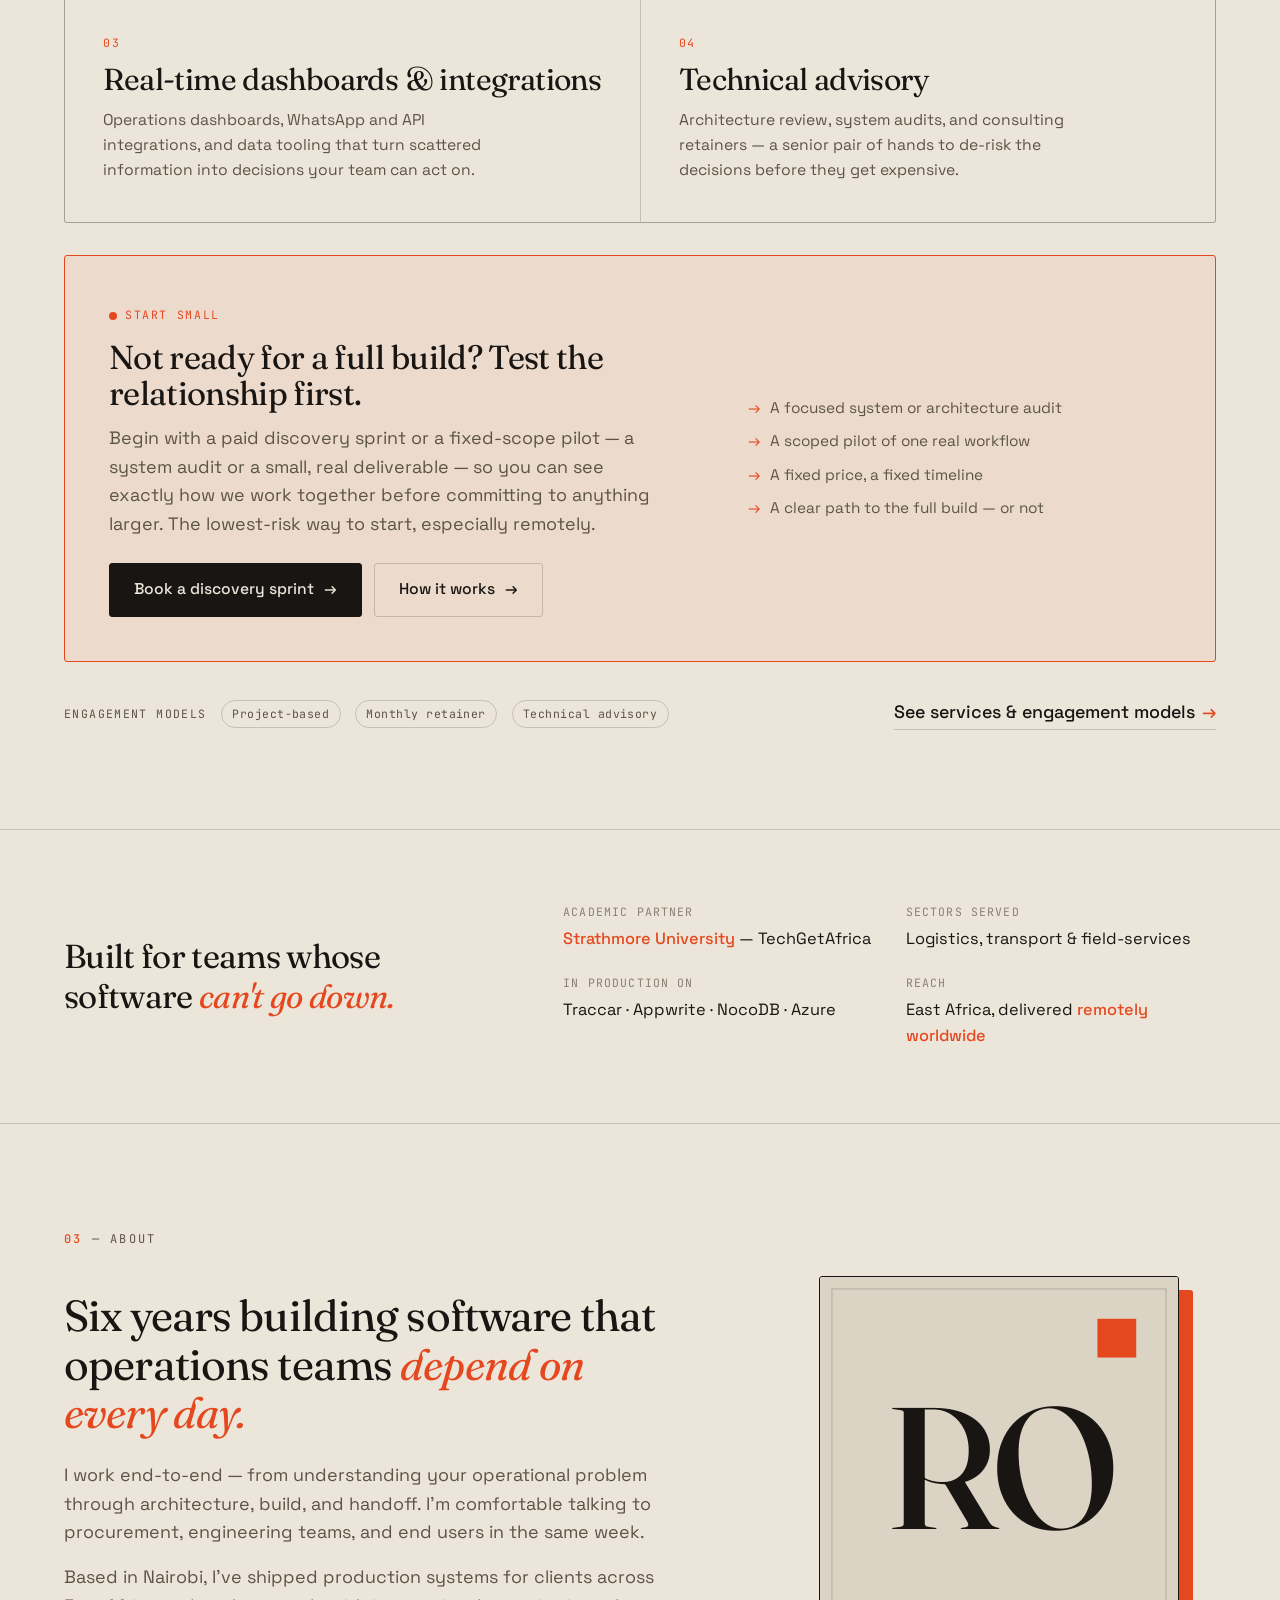
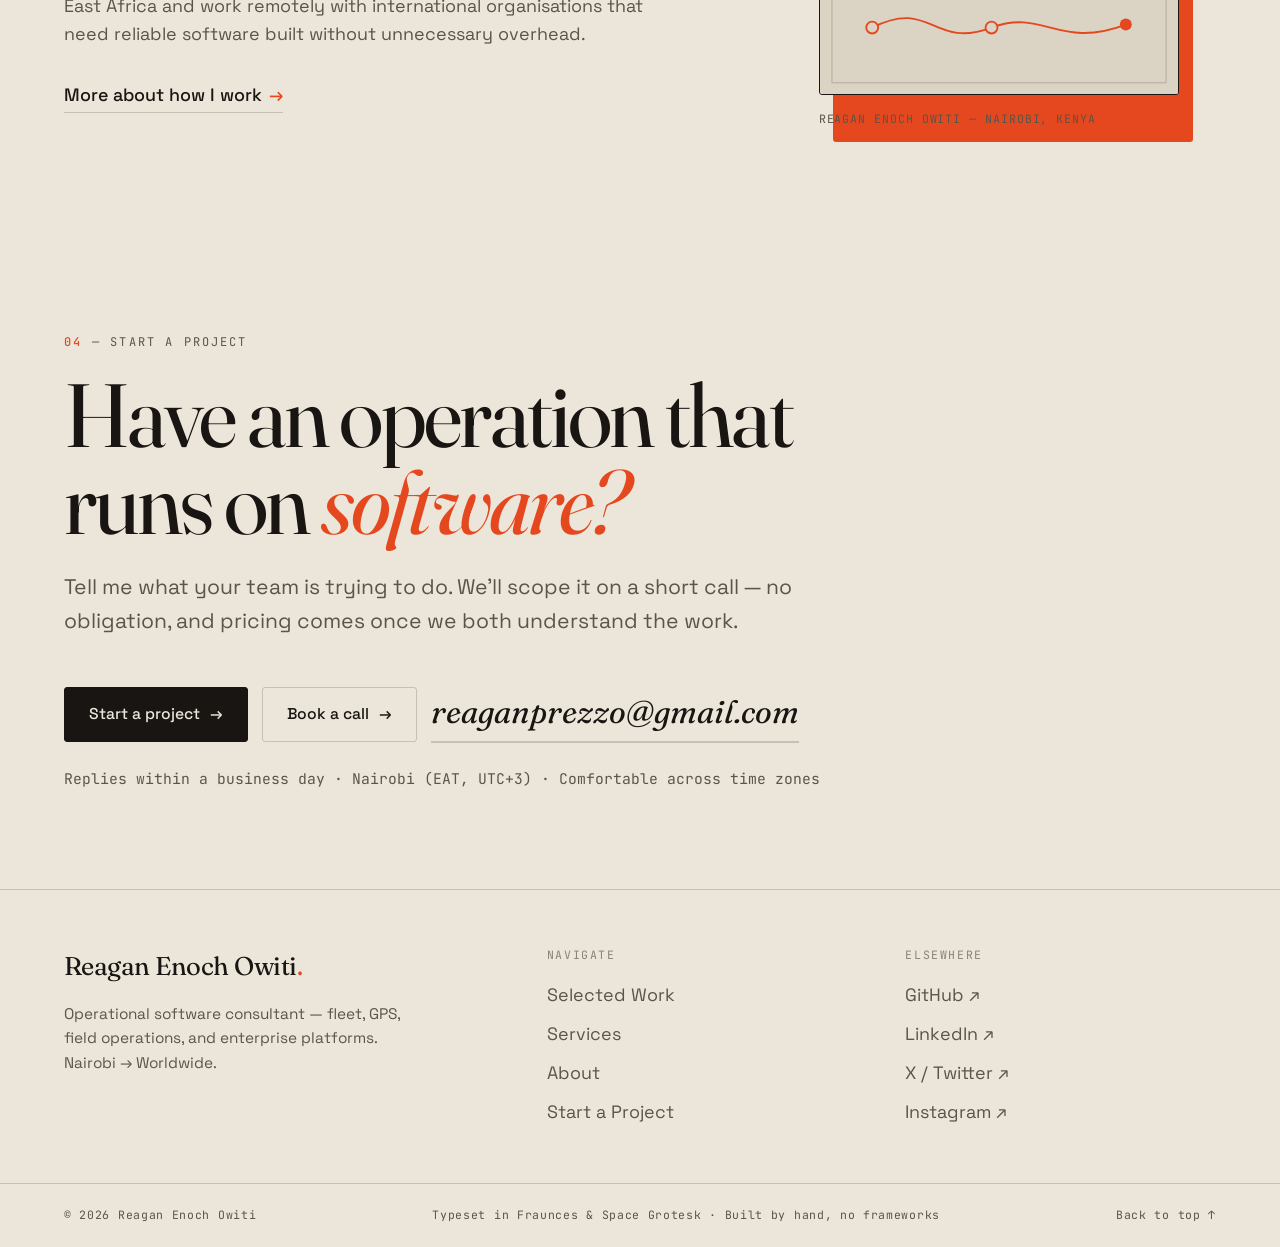
==== commit 41ed91af: "Add Cal.com scheduling: inline calendar + popup booking Let visitors schedule a 30-minute intro call" ====
--- a/index.html
+++ b/index.html
@@ -4,14 +4,13 @@
   <meta charset="UTF-8" />
   <meta name="viewport" content="width=device-width, initial-scale=1.0" />
 
-  <!-- ✏️ EDIT: SEO / social preview -->
-  <title>Reagan Enoch Owiti — Software Engineer</title>
-  <meta name="description" content="Reagan is a software engineer building fast, thoughtful software for the web — with the polish of good design." />
+  <title>Reagan Enoch Owiti — Operational Software Consultant</title>
+  <meta name="description" content="Software consultant specialising in fleet management, GPS tracking, field operations, and enterprise web platforms. Based in Nairobi, building production systems for clients worldwide since 2019." />
   <meta name="author" content="Reagan Enoch Owiti" />
   <meta name="theme-color" content="#ECE6DA" />
   <meta property="og:type" content="website" />
-  <meta property="og:title" content="Reagan Enoch Owiti — Software Engineer" />
-  <meta property="og:description" content="Fast, thoughtful software for the web — with the polish of good design." />
+  <meta property="og:title" content="Reagan Enoch Owiti — Operational Software Consultant" />
+  <meta property="og:description" content="I build operational software that enterprises actually rely on — fleet, GPS, field operations, and enterprise platforms. Nairobi → Worldwide." />
   <meta property="og:image" content="assets/og-image.svg" />
   <meta name="twitter:card" content="summary_large_image" />
   <link rel="icon" type="image/svg+xml" href="assets/favicon.svg" />
@@ -20,9 +19,8 @@
   <link rel="preconnect" href="https://fonts.gstatic.com" crossorigin />
   <link href="https://fonts.googleapis.com/css2?family=Fraunces:ital,opsz,wght@0,9..144,400..600;1,9..144,400..600&family=Space+Grotesk:wght@400;500;600;700&family=JetBrains+Mono:wght@400;500&display=swap" rel="stylesheet" />
 
-  <link rel="stylesheet" href="styles.css" />
   <script>
-    // Set theme before paint to avoid flash
+    /* Set theme before paint to avoid flash */
     (function () {
       try {
         var t = localStorage.getItem("theme") ||
@@ -31,243 +29,867 @@
       } catch (e) { document.documentElement.setAttribute("data-theme", "light"); }
     })();
   </script>
+
+  <style>
+  /* =========================================================
+     Reagan Enoch Owiti — Operational Software Consultant
+     LOCKED DESIGN TOKENS  ·  copy this :root + [data-theme]
+     block verbatim into every screen (work / services /
+     about / contact) so the system stays consistent.
+     Palette: warm paper · espresso ink · one accent (vermilion)
+     Type: Fraunces (display) · Space Grotesk (body) · JetBrains Mono (labels)
+     ========================================================= */
+  :root {
+    /* ---- Colour ---- */
+    --paper:    #ECE6DA;
+    --paper-2:  #E5DFD1;
+    --paper-3:  #DBD3C3;
+    --ink:      #181512;
+    --ink-2:    #5C5447;
+    --ink-3:    #8A8174;
+    --line:     rgba(24, 21, 18, 0.18);
+    --line-2:   rgba(24, 21, 18, 0.10);
+    --accent:   #E5481F;
+    --accent-2: #C53A16;
+
+    /* ---- Type families ---- */
+    --serif: "Fraunces", Georgia, "Times New Roman", serif;
+    --sans:  "Space Grotesk", system-ui, -apple-system, sans-serif;
+    --mono:  "JetBrains Mono", ui-monospace, "SF Mono", Menlo, monospace;
+
+    /* ---- Type scale (fluid) ---- */
+    --fs-micro:   0.72rem;
+    --fs-eyebrow: 0.75rem;
+    --fs-sm:      0.92rem;
+    --fs-body:    clamp(1rem, 0.96rem + 0.2vw, 1.12rem);
+    --fs-lead:    clamp(1.05rem, 0.98rem + 0.45vw, 1.32rem);
+    --fs-h3:      clamp(1.3rem, 1.1rem + 1vw, 1.95rem);
+    --fs-h2:      clamp(2.2rem, 1.55rem + 3.1vw, 4.4rem);
+    --fs-display: clamp(2.7rem, 1.2rem + 6.4vw, 7.6rem);
+
+    /* ---- Spacing ---- */
+    --space-1: 0.5rem;
+    --space-2: 0.75rem;
+    --space-3: 1rem;
+    --space-4: 1.5rem;
+    --space-5: 2rem;
+    --space-6: 3rem;
+    --space-7: clamp(3rem, 8vw, 6rem);
+    --section-pad: clamp(4.5rem, 11vh, 9rem);
+
+    /* ---- Layout ---- */
+    --maxw:   1380px;
+    --measure: 62ch;
+    --gutter: clamp(1.25rem, 5vw, 4.5rem);
+    --radius: 3px;
+
+    /* ---- Motion ---- */
+    --ease: cubic-bezier(0.16, 1, 0.3, 1);
+    --dur:  0.5s;
+  }
+
+  [data-theme="dark"] {
+    --paper:    #14110E;
+    --paper-2:  #1A1714;
+    --paper-3:  #211D19;
+    --ink:      #EDE6D7;
+    --ink-2:    #9A9081;
+    --ink-3:    #6E6557;
+    --line:     rgba(237, 230, 215, 0.20);
+    --line-2:   rgba(237, 230, 215, 0.10);
+    --accent:   #FF5A2C;
+    --accent-2: #FF7B54;
+  }
+  /* ===== END LOCKED TOKENS ===== */
+
+  /* ---------- Reset ---------- */
+  *, *::before, *::after { box-sizing: border-box; }
+  html { -webkit-text-size-adjust: 100%; scroll-behavior: smooth; scroll-padding-top: 6rem; }
+  body {
+    margin: 0;
+    font-family: var(--sans);
+    font-size: var(--fs-body);
+    line-height: 1.6;
+    color: var(--ink);
+    background: var(--paper);
+    -webkit-font-smoothing: antialiased;
+    overflow-x: hidden;
+    transition: background var(--dur) var(--ease), color var(--dur) var(--ease);
+  }
+  img, svg { max-width: 100%; display: block; }
+  a { color: inherit; text-decoration: none; }
+  ul { list-style: none; margin: 0; padding: 0; }
+  h1, h2, h3, h4 { margin: 0; font-weight: 400; }
+  p { margin: 0; }
+  ::selection { background: var(--accent); color: var(--paper); }
+  :focus-visible { outline: 2px solid var(--accent); outline-offset: 3px; border-radius: 1px; }
+
+  .skip-link {
+    position: fixed; top: -120px; left: 1rem; z-index: 1000;
+    background: var(--ink); color: var(--paper); padding: 0.7rem 1.1rem;
+    font-family: var(--mono); font-size: var(--fs-sm);
+    transition: top 0.2s var(--ease);
+  }
+  .skip-link:focus { top: 1rem; }
+
+  /* ---------- Paper grain ---------- */
+  .grain {
+    position: fixed; inset: 0; z-index: 1; pointer-events: none; opacity: 0.5;
+    background-image: url("data:image/svg+xml,%3Csvg xmlns='http://www.w3.org/2000/svg' width='160' height='160'%3E%3Cfilter id='n'%3E%3CfeTurbulence type='fractalNoise' baseFrequency='0.9' numOctaves='2' stitchTiles='stitch'/%3E%3C/filter%3E%3Crect width='100%25' height='100%25' filter='url(%23n)' opacity='0.4'/%3E%3C/svg%3E");
+    mix-blend-mode: multiply;
+  }
+  [data-theme="dark"] .grain { mix-blend-mode: screen; opacity: 0.22; }
+
+  /* ---------- Shared atoms ---------- */
+  .wrap { max-width: var(--maxw); margin-inline: auto; padding-inline: var(--gutter); }
+  .section { padding-block: var(--section-pad); }
+  .eyebrow {
+    display: inline-flex; align-items: center; gap: 0.6rem;
+    font-family: var(--mono); font-size: var(--fs-eyebrow);
+    letter-spacing: 0.18em; text-transform: uppercase; color: var(--ink-2);
+  }
+  .eyebrow b { color: var(--accent); font-weight: 500; }
+  .dim { color: var(--ink-2); }
+  .sec-head { margin-bottom: clamp(2.25rem, 5vw, 4rem); max-width: 30ch; }
+  .sec-title {
+    font-family: var(--serif); font-weight: 400; font-size: var(--fs-h2);
+    line-height: 1.0; letter-spacing: -0.025em; margin-top: var(--space-3);
+  }
+  .sec-title em { font-style: italic; color: var(--accent); }
+  .lede { color: var(--ink-2); font-size: var(--fs-lead); max-width: 52ch; margin-top: var(--space-4); }
+  .rule { border: 0; border-top: 1px solid var(--line); }
+
+  /* ---------- Buttons / links ---------- */
+  .btn {
+    display: inline-flex; align-items: center; gap: 0.6rem;
+    font-family: var(--sans); font-weight: 500; font-size: 0.98rem;
+    padding: 0.85rem 1.5rem; border-radius: var(--radius);
+    background: var(--ink); color: var(--paper); border: 1px solid var(--ink);
+    transition: background 0.3s var(--ease), color 0.3s var(--ease), border-color 0.3s var(--ease), transform 0.3s var(--ease);
+  }
+  .btn .arr { transition: transform 0.3s var(--ease); }
+  .btn:hover { background: var(--accent); border-color: var(--accent); color: #fff; }
+  .btn:hover .arr { transform: translate(3px, 0); }
+  .btn--ghost { background: transparent; color: var(--ink); border-color: var(--line); }
+  .btn--ghost:hover { background: transparent; color: var(--accent); border-color: var(--accent); }
+  .btn--ghost:hover .arr { transform: translate(0, 3px); }
+
+  .tlink {
+    display: inline-flex; align-items: center; gap: 0.45rem;
+    font-weight: 500; color: var(--ink);
+    border-bottom: 1px solid var(--line); padding-bottom: 2px; width: fit-content;
+    transition: color 0.25s var(--ease), border-color 0.25s var(--ease);
+  }
+  .tlink .arr { color: var(--accent); transition: transform 0.25s var(--ease); }
+  .tlink:hover { color: var(--accent); border-color: var(--accent); }
+  .tlink:hover .arr { transform: translate(3px, 0); }
+
+  .tag {
+    font-family: var(--mono); font-size: var(--fs-micro); letter-spacing: 0.04em;
+    color: var(--ink-2); border: 1px solid var(--line); border-radius: 100px;
+    padding: 0.25rem 0.65rem; white-space: nowrap;
+  }
+
+  /* ---------- Topbar ---------- */
+  .topbar {
+    position: sticky; top: 0; z-index: 100;
+    display: grid; grid-template-columns: 1fr auto 1fr; align-items: center; gap: 1rem;
+    padding: 0.85rem var(--gutter);
+    background: color-mix(in srgb, var(--paper) 82%, transparent);
+    backdrop-filter: blur(10px);
+    border-bottom: 1px solid var(--line-2);
+  }
+  .wordmark { font-family: var(--serif); font-size: 1.4rem; letter-spacing: -0.02em; justify-self: start; white-space: nowrap; }
+  .wordmark b { color: var(--accent); font-weight: 400; }
+  .topnav { display: flex; gap: 1.9rem; justify-self: center; }
+  .topnav a { font-size: 0.95rem; display: inline-flex; gap: 0.4rem; align-items: baseline; color: var(--ink-2); transition: color 0.25s; }
+  .topnav a i { font-family: var(--mono); font-style: normal; font-size: 0.6rem; color: var(--accent); }
+  .topnav a:hover, .topnav a[aria-current="page"] { color: var(--ink); }
+  .topbar__right { display: flex; align-items: center; gap: 0.9rem; justify-self: end; }
+  .theme {
+    background: none; border: 1px solid var(--line); color: var(--ink);
+    font-family: var(--mono); font-size: 0.68rem; letter-spacing: 0.1em; text-transform: uppercase;
+    padding: 0.45rem 0.75rem; border-radius: var(--radius); cursor: pointer;
+    transition: border-color 0.25s, color 0.25s;
+  }
+  .theme:hover { border-color: var(--accent); color: var(--accent); }
+  .cta-mini { font-size: 0.92rem; padding: 0.5rem 0.95rem; }
+  .navtoggle {
+    display: none; width: 42px; height: 38px; padding: 0; cursor: pointer;
+    background: none; border: 1px solid var(--line); border-radius: var(--radius);
+    flex-direction: column; gap: 5px; align-items: center; justify-content: center;
+  }
+  .navtoggle span { display: block; width: 18px; height: 1.5px; background: var(--ink); transition: transform 0.3s var(--ease), opacity 0.3s; }
+  body.nav-open .navtoggle span:nth-child(1) { transform: translateY(6.5px) rotate(45deg); }
+  body.nav-open .navtoggle span:nth-child(2) { opacity: 0; }
+  body.nav-open .navtoggle span:nth-child(3) { transform: translateY(-6.5px) rotate(-45deg); }
+
+  .mobilenav { display: none; }
+  .mobilenav[hidden] { display: none !important; }
+
+  /* ---------- Hero ---------- */
+  .hero { position: relative; padding-top: clamp(2.5rem, 7vw, 5.5rem); padding-bottom: clamp(1.5rem, 4vw, 3rem); }
+  .hero__eyebrow { flex-wrap: wrap; gap: 1.1rem; margin-bottom: clamp(1.5rem, 4vw, 2.8rem); }
+  .hero__title {
+    font-family: var(--serif); font-weight: 400; font-size: var(--fs-display);
+    line-height: 0.96; letter-spacing: -0.035em; max-width: 16ch;
+  }
+  .hero__title .line { display: block; overflow: hidden; }
+  .hero__title .line > span { display: block; will-change: transform; }
+  .hero__title em { font-style: italic; color: var(--accent); font-optical-sizing: auto; }
+  .hero__foot {
+    display: grid; grid-template-columns: 1.1fr 0.9fr; gap: clamp(1.5rem, 4vw, 3rem);
+    align-items: end; margin-top: clamp(2.25rem, 5vw, 3.5rem);
+    border-top: 1px solid var(--line); padding-top: 1.6rem;
+  }
+  .hero__lead { max-width: 48ch; color: var(--ink-2); font-size: var(--fs-lead); }
+  .hero__actions { display: flex; flex-wrap: wrap; gap: 0.8rem; justify-self: end; }
+
+  /* ---------- Signature: live systems-status bar ---------- */
+  .statusbar {
+    margin-top: clamp(2rem, 5vw, 3.25rem);
+    display: flex; flex-wrap: wrap; align-items: center; gap: 0.6rem 1.4rem;
+    padding: 0.85rem 1.1rem;
+    border: 1px solid var(--line); border-radius: var(--radius);
+    background: color-mix(in srgb, var(--paper-2) 60%, transparent);
+    font-family: var(--mono); font-size: var(--fs-micro);
+    letter-spacing: 0.1em; text-transform: uppercase; color: var(--ink-2);
+  }
+  .statusbar__badge {
+    display: inline-flex; align-items: center; gap: 0.5rem;
+    color: var(--accent); border-right: 1px solid var(--line); padding-right: 1.1rem; font-weight: 500;
+  }
+  .statusbar__dot {
+    width: 8px; height: 8px; border-radius: 50%; background: var(--accent);
+    box-shadow: 0 0 0 0 var(--accent); animation: pulse 2.4s var(--ease) infinite;
+  }
+  @keyframes pulse {
+    0%   { box-shadow: 0 0 0 0 color-mix(in srgb, var(--accent) 55%, transparent); }
+    70%, 100% { box-shadow: 0 0 0 9px transparent; }
+  }
+  .statusbar__item { display: inline-flex; align-items: center; gap: 0.55rem; }
+  .statusbar__item::before { content: "·"; color: var(--ink-3); margin-right: 0.4rem; }
+  .statusbar__item:first-of-type::before { content: none; }
+  .statusbar strong { color: var(--ink); font-weight: 500; font-variant-numeric: tabular-nums; }
+
+  /* ---------- Stats band ---------- */
+  .stats { border-block: 1px solid var(--line); }
+  .stats__grid { display: grid; grid-template-columns: repeat(3, 1fr); }
+  .stat { padding: clamp(1.6rem, 4vw, 2.6rem) 0; }
+  .stat + .stat { border-left: 1px solid var(--line); padding-left: clamp(1.25rem, 4vw, 3rem); }
+  .stat__n { font-family: var(--serif); font-size: clamp(2.2rem, 4.5vw, 3.6rem); line-height: 1; letter-spacing: -0.02em; }
+  .stat__n b { color: var(--accent); font-weight: 400; }
+  .stat__l { font-family: var(--mono); font-size: var(--fs-micro); letter-spacing: 0.12em; text-transform: uppercase; color: var(--ink-2); margin-top: 0.7rem; }
+
+  /* ---------- Capabilities ticker ---------- */
+  .ticker { overflow: hidden; border-bottom: 1px solid var(--line); padding: 1.05rem 0; }
+  .ticker__track { display: flex; align-items: center; gap: 2.4rem; width: max-content; animation: ticker 48s linear infinite; }
+  .ticker__track span { font-family: var(--serif); font-style: italic; font-size: clamp(1.3rem, 3vw, 2.2rem); white-space: nowrap; }
+  .ticker__track b { color: var(--accent); font-size: 0.7rem; }
+  .ticker:hover .ticker__track { animation-play-state: paused; }
+  @keyframes ticker { to { transform: translateX(-50%); } }
+
+  /* ---------- Work (featured projects) ---------- */
+  .work__head { display: flex; flex-wrap: wrap; gap: 1.5rem; align-items: flex-end; justify-content: space-between; margin-bottom: clamp(2rem, 5vw, 3.5rem); }
+  .cards { display: grid; grid-template-columns: repeat(3, 1fr); gap: clamp(1.25rem, 2.5vw, 2rem); }
+  .card {
+    display: flex; flex-direction: column;
+    border: 1px solid var(--line); border-radius: var(--radius); overflow: hidden;
+    background: color-mix(in srgb, var(--paper-2) 50%, transparent);
+    transition: transform 0.4s var(--ease), border-color 0.4s var(--ease), box-shadow 0.4s var(--ease);
+  }
+  .card:hover { transform: translateY(-4px); border-color: var(--ink-3); box-shadow: 0 26px 50px -34px rgba(24,21,18,0.55); }
+  .card__media { aspect-ratio: 16 / 10; border-bottom: 1px solid var(--line); background: var(--paper-3); }
+  .card__media svg { width: 100%; height: 100%; }
+  .card__body { padding: clamp(1.25rem, 2.5vw, 1.75rem); display: flex; flex-direction: column; gap: 0.85rem; flex: 1; }
+  .card__eyebrow { display: flex; justify-content: space-between; gap: 1rem; font-family: var(--mono); font-size: var(--fs-micro); letter-spacing: 0.1em; text-transform: uppercase; color: var(--ink-2); }
+  .card__eyebrow b { color: var(--accent); font-weight: 500; }
+  .card__title { font-family: var(--serif); font-size: var(--fs-h3); line-height: 1.05; letter-spacing: -0.02em; }
+  .card__desc { color: var(--ink-2); font-size: 0.98rem; }
+  .card__tags { display: flex; flex-wrap: wrap; gap: 0.4rem; margin-top: 0.1rem; }
+  .card__foot { margin-top: auto; padding-top: 0.4rem; }
+
+  /* SVG placeholder theming (project media + monogram) */
+  .ph-bg { fill: var(--paper-3); }
+  .ph-grid { stroke: var(--line); stroke-width: 1; fill: none; }
+  .ph-ink  { stroke: var(--ink-2); stroke-width: 2; fill: none; }
+  .ph-ink-f { fill: var(--ink-2); stroke: none; }
+  .ph-accent { stroke: var(--accent); stroke-width: 2.5; fill: none; }
+  .ph-accent-f { fill: var(--accent); stroke: none; }
+  .ph-label { fill: var(--ink-2); font-family: var(--mono); font-size: 17px; letter-spacing: 3px; }
+
+  /* ---------- Services ---------- */
+  .svc-grid { display: grid; grid-template-columns: repeat(2, 1fr); gap: clamp(1px, 0.2vw, 1px); border: 1px solid var(--line); border-radius: var(--radius); overflow: hidden; background: var(--line); }
+  .svc {
+    background: var(--paper); padding: clamp(1.5rem, 3vw, 2.4rem);
+    display: flex; flex-direction: column; gap: 0.7rem;
+    transition: background 0.3s var(--ease);
+  }
+  .svc:hover { background: var(--paper-2); }
+  .svc__n { font-family: var(--mono); font-size: var(--fs-micro); letter-spacing: 0.12em; color: var(--accent); }
+  .svc__title { font-family: var(--serif); font-size: var(--fs-h3); line-height: 1.1; letter-spacing: -0.02em; }
+  .svc__desc { color: var(--ink-2); font-size: 0.98rem; max-width: 42ch; }
+
+  .starter {
+    margin-top: clamp(1.25rem, 2.5vw, 2rem);
+    display: grid; grid-template-columns: 1.4fr 1fr; gap: clamp(1.5rem, 4vw, 3rem); align-items: center;
+    border: 1px solid var(--accent); border-radius: var(--radius);
+    padding: clamp(1.5rem, 3.5vw, 2.75rem);
+    background: color-mix(in srgb, var(--accent) 7%, var(--paper));
+  }
+  .starter__tag { display: inline-flex; align-items: center; gap: 0.5rem; font-family: var(--mono); font-size: var(--fs-micro); letter-spacing: 0.14em; text-transform: uppercase; color: var(--accent); margin-bottom: 0.9rem; }
+  .starter__title { font-family: var(--serif); font-size: clamp(1.5rem, 2.6vw, 2.2rem); line-height: 1.08; letter-spacing: -0.02em; }
+  .starter__desc { color: var(--ink-2); margin-top: 0.8rem; max-width: 50ch; }
+  .starter__aside { display: flex; flex-direction: column; gap: 1rem; justify-self: end; align-items: flex-start; }
+  .starter__list { display: flex; flex-direction: column; gap: 0.55rem; }
+  .starter__list li { display: flex; gap: 0.6rem; align-items: baseline; color: var(--ink-2); font-size: 0.96rem; }
+  .starter__list li::before { content: "→"; color: var(--accent); }
+
+  .engagements { margin-top: clamp(1.5rem, 3vw, 2.25rem); display: flex; flex-wrap: wrap; align-items: center; gap: 0.6rem 0.9rem; color: var(--ink-2); }
+  .engagements .tag { border-color: var(--line); }
+
+  /* ---------- Proof band ---------- */
+  .proof { border-block: 1px solid var(--line); }
+  .proof__inner { display: grid; grid-template-columns: 0.8fr 1.2fr; gap: clamp(1.5rem, 5vw, 4rem); align-items: center; padding-block: clamp(2.25rem, 5vw, 3.5rem); }
+  .proof__lead { font-family: var(--serif); font-size: clamp(1.4rem, 2.6vw, 2.1rem); line-height: 1.2; letter-spacing: -0.02em; }
+  .proof__lead em { font-style: italic; color: var(--accent); }
+  .proof__facts { display: grid; grid-template-columns: repeat(2, 1fr); gap: 1.4rem 2rem; }
+  .proof__fact { display: flex; flex-direction: column; gap: 0.25rem; }
+  .proof__fact dt { font-family: var(--mono); font-size: var(--fs-micro); letter-spacing: 0.1em; text-transform: uppercase; color: var(--ink-3); }
+  .proof__fact dd { margin: 0; font-size: 1.02rem; color: var(--ink); }
+  .proof__fact dd b { color: var(--accent); font-weight: 500; }
+
+  /* ---------- About teaser ---------- */
+  .about__grid { display: grid; grid-template-columns: 1.45fr 0.85fr; gap: clamp(2rem, 6vw, 5rem); align-items: center; }
+  .about__statement { font-family: var(--serif); font-size: clamp(1.6rem, 3.4vw, 2.9rem); line-height: 1.12; letter-spacing: -0.02em; max-width: 22ch; }
+  .about__statement em { font-style: italic; color: var(--accent); }
+  .about__body { color: var(--ink-2); max-width: 54ch; margin-top: 1.5rem; }
+  .about__body p + p { margin-top: 1rem; }
+  .about__foot { margin-top: 2rem; }
+  .portrait { margin: 0; position: relative; max-width: 360px; }
+  .portrait::before { content: ""; position: absolute; inset: 14px -14px -14px 14px; background: var(--accent); z-index: 0; border-radius: var(--radius); }
+  .portrait__frame { position: relative; z-index: 1; border: 1px solid var(--ink); border-radius: var(--radius); overflow: hidden; background: var(--paper-3); }
+  .portrait__frame svg { width: 100%; height: auto; }
+  .portrait figcaption { position: relative; z-index: 1; font-family: var(--mono); font-size: var(--fs-micro); letter-spacing: 0.08em; text-transform: uppercase; color: var(--ink-2); margin-top: 0.9rem; }
+  .mg-bg { fill: var(--paper-3); }
+  .mg-frame { stroke: var(--line); stroke-width: 1.5; fill: none; }
+  .mg-ink { fill: var(--ink); }
+  .mg-accent { fill: var(--accent); }
+  .mg-route { stroke: var(--accent); stroke-width: 2.5; fill: none; }
+  .mg-node { fill: var(--paper-3); stroke: var(--accent); stroke-width: 2.5; }
+
+  /* ---------- Closing CTA ---------- */
+  .cta { text-align: left; }
+  .cta__title { font-family: var(--serif); font-size: clamp(2.4rem, 7vw, 6rem); line-height: 0.98; letter-spacing: -0.03em; max-width: 14ch; }
+  .cta__title em { font-style: italic; color: var(--accent); }
+  .cta__row { display: flex; flex-wrap: wrap; gap: 0.9rem; align-items: center; margin-top: clamp(2rem, 4vw, 3rem); }
+  .cta__email { font-family: var(--serif); font-style: italic; font-size: clamp(1.3rem, 3vw, 2rem); border-bottom: 2px solid var(--line); padding-bottom: 0.12em; transition: color 0.3s, border-color 0.3s; }
+  .cta__email:hover { color: var(--accent); border-color: var(--accent); }
+  .cta__meta { margin-top: 1.5rem; color: var(--ink-2); font-family: var(--mono); font-size: var(--fs-sm); }
+
+  /* ---------- Footer ---------- */
+  .footer { border-top: 1px solid var(--line); }
+  .footer__top { display: grid; grid-template-columns: 1.4fr 1fr 1fr; gap: clamp(1.75rem, 4vw, 3rem); padding-block: clamp(2.5rem, 5vw, 3.5rem); }
+  .footer__brand .wordmark { font-size: 1.6rem; }
+  .footer__tagline { color: var(--ink-2); margin-top: 0.9rem; max-width: 34ch; font-size: 0.96rem; }
+  .footer__col h4 { font-family: var(--mono); font-size: var(--fs-micro); letter-spacing: 0.14em; text-transform: uppercase; color: var(--ink-3); margin-bottom: 1rem; }
+  .footer__col ul { display: flex; flex-direction: column; gap: 0.65rem; }
+  .footer__col a { color: var(--ink-2); transition: color 0.2s var(--ease), transform 0.2s var(--ease); width: fit-content; }
+  .footer__col a:hover { color: var(--accent); transform: translateX(4px); }
+  .footer__bar { display: flex; flex-wrap: wrap; gap: 1rem; justify-content: space-between; align-items: center; border-top: 1px solid var(--line); padding-block: 1.4rem; font-family: var(--mono); font-size: var(--fs-micro); letter-spacing: 0.06em; color: var(--ink-2); }
+  .footer__bar a:hover { color: var(--accent); }
+
+  /* ---------- Reveal-on-scroll ---------- */
+  .reveal { opacity: 0; transform: translateY(22px); transition: opacity 0.8s var(--ease), transform 0.8s var(--ease); }
+  .reveal.in { opacity: 1; transform: none; }
+
+  /* ---------- Hero load animation ---------- */
+  .hero__title .line > span { transform: translateY(110%); }
+  html.ready .hero__title .line > span { animation: lineUp 1s var(--ease) forwards; }
+  html.ready .hero__title .line:nth-child(1) > span { animation-delay: 0.05s; }
+  html.ready .hero__title .line:nth-child(2) > span { animation-delay: 0.16s; }
+  html.ready .hero__title .line:nth-child(3) > span { animation-delay: 0.27s; }
+  @keyframes lineUp { to { transform: translateY(0); } }
+
+  /* ---------- Responsive ---------- */
+  @media (max-width: 1040px) {
+    .cards { grid-template-columns: 1fr; }
+    .card { flex-direction: row; }
+    .card__media { aspect-ratio: auto; width: 38%; min-width: 180px; border-bottom: 0; border-right: 1px solid var(--line); }
+    .card__body { flex: 1; }
+  }
+  @media (max-width: 900px) {
+    .topnav, .topbar__right .cta-mini, .topbar__right .theme { display: none; }
+    .topbar { grid-template-columns: 1fr auto; }
+    .topbar__right { gap: 0.6rem; }
+    .navtoggle { display: flex; }
+    .mobilenav {
+      display: block; position: sticky; top: 57px; z-index: 99;
+      border-bottom: 1px solid var(--line);
+      background: var(--paper);
+      padding: 0.5rem var(--gutter) 1.25rem;
+    }
+    .mobilenav ul { display: flex; flex-direction: column; }
+    .mobilenav ul a { display: flex; gap: 0.7rem; align-items: baseline; padding: 0.85rem 0; border-bottom: 1px solid var(--line-2); color: var(--ink); font-family: var(--serif); font-size: 1.5rem; }
+    .mobilenav ul a i { font-family: var(--mono); font-style: normal; font-size: 0.7rem; color: var(--accent); }
+    .mobilenav .btn { margin-top: 1.1rem; }
+    .mobilenav__util { display: flex; gap: 0.8rem; margin-top: 1.1rem; }
+    .hero__foot { grid-template-columns: 1fr; align-items: start; }
+    .hero__actions { justify-self: start; }
+    .about__grid { grid-template-columns: 1fr; }
+    .portrait { max-width: 320px; }
+    .proof__inner { grid-template-columns: 1fr; }
+    .starter { grid-template-columns: 1fr; }
+    .starter__aside { justify-self: start; }
+  }
+  @media (max-width: 620px) {
+    .svc-grid { grid-template-columns: 1fr; }
+    .stats__grid { grid-template-columns: 1fr; }
+    .stat + .stat { border-left: 0; border-top: 1px solid var(--line); padding-left: 0; }
+    .proof__facts { grid-template-columns: 1fr; }
+    .footer__top { grid-template-columns: 1fr; }
+    .card { flex-direction: column; }
+    .card__media { width: 100%; aspect-ratio: 16 / 10; border-right: 0; border-bottom: 1px solid var(--line); }
+  }
+
+  /* ---------- Reduced motion ---------- */
+  @media (prefers-reduced-motion: reduce) {
+    html { scroll-behavior: auto; }
+    *, *::before, *::after { animation-duration: 0.001ms !important; animation-iteration-count: 1 !important; transition-duration: 0.001ms !important; }
+    .ticker__track { animation: none !important; transform: none !important; }
+    .statusbar__dot { animation: none !important; }
+    .hero__title .line > span { transform: none !important; }
+    .reveal { opacity: 1 !important; transform: none !important; }
+  }
+  </style>
 </head>
 <body>
-  <a class="skip-link" href="#work">Skip to content</a>
-
-  <!-- Paper grain + custom cursor -->
+  <a class="skip-link" href="#main">Skip to content</a>
   <div class="grain" aria-hidden="true"></div>
-  <div class="cursor" aria-hidden="true"><span class="cursor__label"></span></div>
 
   <!-- ===================== HEADER ===================== -->
   <header class="topbar" id="top">
-    <a href="#top" class="wordmark" data-cursor>Reagan Enoch Owiti<span class="wordmark__dot">.</span></a>
+    <a href="index.html" class="wordmark">Reagan Enoch Owiti<b>.</b></a>
 
     <nav class="topnav" aria-label="Primary">
-      <a href="#work" data-cursor><i>01</i> Work</a>
-      <a href="#about" data-cursor><i>02</i> About</a>
-      <a href="#stack" data-cursor><i>03</i> Stack</a>
-      <a href="#contact" data-cursor><i>04</i> Contact</a>
+      <a href="work.html"><i>01</i> Work</a>
+      <a href="services.html"><i>02</i> Services</a>
+      <a href="about.html"><i>03</i> About</a>
+      <a href="contact.html"><i>04</i> Contact</a>
     </nav>
 
     <div class="topbar__right">
-      <span class="avail"><span class="avail__dot"></span>Available</span>
-      <button class="theme" id="themeToggle" type="button" aria-label="Toggle theme" data-cursor>
-        <span class="theme__t">Dark</span>
+      <button class="theme js-theme" type="button" aria-label="Toggle colour theme"><span class="theme__t">Dark</span></button>
+      <a href="contact.html" class="btn cta-mini">Start a project <span class="arr">→</span></a>
+      <button class="navtoggle" id="navToggle" type="button" aria-label="Open menu" aria-expanded="false" aria-controls="mobileNav">
+        <span></span><span></span><span></span>
       </button>
     </div>
   </header>
 
-  <main>
+  <!-- mobile menu -->
+  <nav class="mobilenav" id="mobileNav" aria-label="Mobile" hidden>
+    <ul>
+      <li><a href="work.html"><i>01</i> Work</a></li>
+      <li><a href="services.html"><i>02</i> Services</a></li>
+      <li><a href="about.html"><i>03</i> About</a></li>
+      <li><a href="contact.html"><i>04</i> Contact</a></li>
+    </ul>
+    <a href="contact.html" class="btn">Start a project <span class="arr">→</span></a>
+    <div class="mobilenav__util">
+      <button class="theme js-theme" type="button" aria-label="Toggle colour theme"><span class="theme__t">Dark</span></button>
+    </div>
+  </nav>
+
+  <main id="main">
     <!-- ===================== HERO ===================== -->
-    <section class="hero">
-      <p class="hero__eyebrow"><span>Software Engineer</span><span class="dim">Remote · Worldwide</span><span class="dim">Est. 2019</span></p>
-
-      <!-- ✏️ EDIT: your headline statement -->
-      <h1 class="hero__title">
-        <span class="line"><span>I build fast,</span></span>
-        <span class="line"><span><em>thoughtful</em> software</span></span>
-        <span class="line"><span>for the web.</span></span>
+    <section class="hero wrap" aria-labelledby="hero-title">
+      <p class="eyebrow hero__eyebrow">
+        <span><b>●</b> Software Consultant</span>
+        <span class="dim">Operational Software</span>
+        <span class="dim">Nairobi → Worldwide</span>
+      </p>
+
+      <h1 class="hero__title" id="hero-title">
+        <span class="line"><span>I build operational</span></span>
+        <span class="line"><span>software that enterprises</span></span>
+        <span class="line"><span><em>actually rely on.</em></span></span>
       </h1>
 
       <div class="hero__foot">
         <p class="hero__lead">
-          Full-stack engineer who sweats the details most people skip —
-          performance, interaction, and the last 10% of polish that makes
-          software feel handcrafted.
+          Software consultant specialising in fleet management, GPS tracking,
+          field operations, and enterprise web platforms. Based in Nairobi,
+          working with clients worldwide since 2019.
         </p>
         <div class="hero__actions">
-          <a href="#work" class="link-btn" data-cursor>Selected work <span class="arr">↘</span></a>
-          <a href="#contact" class="link-btn link-btn--ghost" data-cursor>Get in touch <span class="arr">↗</span></a>
+          <a href="#work" class="btn btn--ghost">See my work <span class="arr">↓</span></a>
+          <a href="contact.html" class="btn">Let's talk about your project <span class="arr">→</span></a>
         </div>
       </div>
 
-      <span class="hero__index">(01—04)</span>
+      <!-- SIGNATURE: live systems-status bar -->
+      <div class="statusbar" role="status" aria-label="Current availability and status">
+        <span class="statusbar__badge"><span class="statusbar__dot" aria-hidden="true"></span>Available for new projects</span>
+        <span class="statusbar__item">Nairobi <strong id="nairobiTime">--:--</strong> EAT</span>
+        <span class="statusbar__item">Working remotely, worldwide</span>
+        <span class="statusbar__item"><strong>3</strong> systems in production</span>
+      </div>
     </section>
 
-    <!-- ===================== MARQUEE ===================== -->
-    <div class="ticker" aria-hidden="true">
-      <div class="ticker__track">
-        <span>Frontend Engineering</span><b>✶</b><span>Design Systems</span><b>✶</b>
-        <span>Web Performance</span><b>✶</b><span>Interaction Design</span><b>✶</b>
-        <span>APIs &amp; Infrastructure</span><b>✶</b><span>Accessibility</span><b>✶</b>
-        <span>Frontend Engineering</span><b>✶</b><span>Design Systems</span><b>✶</b>
-        <span>Web Performance</span><b>✶</b><span>Interaction Design</span><b>✶</b>
-        <span>APIs &amp; Infrastructure</span><b>✶</b><span>Accessibility</span><b>✶</b>
+    <!-- ===================== STATS BAND ===================== -->
+    <section class="stats" aria-label="Track record">
+      <div class="wrap">
+        <div class="stats__grid">
+          <div class="stat reveal">
+            <div class="stat__n"><b>6+</b> years</div>
+            <div class="stat__l">Shipping production software</div>
+          </div>
+          <div class="stat reveal">
+            <div class="stat__n">3 systems</div>
+            <div class="stat__l">Live in production today</div>
+          </div>
+          <div class="stat reveal">
+            <div class="stat__n">Since 2019</div>
+            <div class="stat__l">Independent &amp; remote</div>
+          </div>
+        </div>
+      </div>
+    </section>
+
+    <!-- ===================== CAPABILITIES TICKER ===================== -->
+    <div class="ticker" aria-label="Capabilities">
+      <div class="ticker__track" aria-hidden="true">
+        <span>Fleet ERP</span><b>✶</b><span>GPS Tracking</span><b>✶</b><span>Field Operations</span><b>✶</b>
+        <span>WhatsApp Integration</span><b>✶</b><span>Real-time Dashboards</span><b>✶</b><span>Enterprise APIs</span><b>✶</b>
+        <span>Nairobi → Worldwide</span><b>✶</b><span>Traccar</span><b>✶</b><span>Appwrite</span><b>✶</b><span>NocoDB</span><b>✶</b>
+        <span>Fleet ERP</span><b>✶</b><span>GPS Tracking</span><b>✶</b><span>Field Operations</span><b>✶</b>
+        <span>WhatsApp Integration</span><b>✶</b><span>Real-time Dashboards</span><b>✶</b><span>Enterprise APIs</span><b>✶</b>
+        <span>Nairobi → Worldwide</span><b>✶</b><span>Traccar</span><b>✶</b><span>Appwrite</span><b>✶</b><span>NocoDB</span><b>✶</b>
       </div>
     </div>
 
-    <!-- ===================== WORK ===================== -->
-    <section class="section" id="work">
-      <header class="sec-head">
-        <span class="sec-label">02 — Selected Work</span>
-        <h2 class="sec-title">A few things<br />I've shipped</h2>
-      </header>
-
-      <!-- ✏️ EDIT: your projects. data-cover points at the hover image. -->
-      <ul class="works">
-        <li class="work" data-cover="assets/work-01.svg">
-          <a href="#" class="work__row" data-cursor="View">
-            <span class="work__no">01</span>
-            <span class="work__title">Nimbus</span>
-            <span class="work__desc">Real-time collaboration canvas</span>
-            <span class="work__meta">2024 · TS · WebSockets · CRDTs</span>
-            <span class="work__arrow">↗</span>
+    <!-- ===================== 01 · SELECTED WORK ===================== -->
+    <section class="section wrap" id="work" aria-labelledby="work-title">
+      <div class="work__head">
+        <div class="sec-head" style="margin-bottom:0">
+          <span class="eyebrow"><b>01</b> — Selected Work</span>
+          <h2 class="sec-title" id="work-title">Systems running<br />in the field</h2>
+        </div>
+        <a href="work.html" class="tlink">View all case studies <span class="arr">→</span></a>
+      </div>
+
+      <ul class="cards">
+        <!-- Project 1 -->
+        <li class="card reveal">
+          <a class="card__media" href="work.html#la-erp" aria-label="LA-ERP case study">
+            <svg viewBox="0 0 600 375" role="img" aria-label="Fleet route map">
+              <rect class="ph-bg" width="600" height="375"/>
+              <g class="ph-grid"><path d="M0 94 H600 M0 188 H600 M0 282 H600 M150 0 V375 M300 0 V375 M450 0 V375"/></g>
+              <path class="ph-ink" d="M70 300 C150 250 140 150 230 150 C320 150 320 250 410 230 C480 214 500 130 540 110"/>
+              <g class="ph-ink-f"><circle cx="70" cy="300" r="6"/><circle cx="230" cy="150" r="6"/><circle cx="410" cy="230" r="6"/></g>
+              <g class="ph-accent-f"><circle cx="540" cy="110" r="9"/></g>
+              <path class="ph-accent" d="M540 110 m-18 0 a18 18 0 1 0 36 0 a18 18 0 1 0 -36 0"/>
+              <text class="ph-label" x="40" y="345">LA-ERP / FLEET · GPS</text>
+            </svg>
           </a>
+          <div class="card__body">
+            <div class="card__eyebrow"><span>Fleet &amp; Vehicle Management</span><b>2024 – 25</b></div>
+            <h3 class="card__title">LA-ERP</h3>
+            <p class="card__desc">Production fleet ERP for a logistics operator — trips, drivers, fuel, inspections, maintenance, and live GPS via Traccar. Replaced manual spreadsheets with full operational visibility across the fleet.</p>
+            <div class="card__tags"><span class="tag">Traccar</span><span class="tag">Appwrite</span><span class="tag">NocoDB</span><span class="tag">WhatsApp API</span></div>
+            <div class="card__foot"><a href="work.html#la-erp" class="tlink">Read case study <span class="arr">→</span></a></div>
+          </div>
         </li>
-        <li class="work" data-cover="assets/work-02.svg">
-          <a href="#" class="work__row" data-cursor="View">
-            <span class="work__no">02</span>
-            <span class="work__title">Pantry</span>
-            <span class="work__desc">AI cooking companion</span>
-            <span class="work__meta">2024 · Next.js · OpenAI · Postgres</span>
-            <span class="work__arrow">↗</span>
+
+        <!-- Project 2 -->
+        <li class="card reveal">
+          <a class="card__media" href="work.html#tkgm" aria-label="TKGM case study">
+            <svg viewBox="0 0 600 375" role="img" aria-label="Dispatch command grid">
+              <rect class="ph-bg" width="600" height="375"/>
+              <g class="ph-grid"><path d="M0 75 H600 M0 150 H600 M0 225 H600 M0 300 H600 M120 0 V375 M240 0 V375 M360 0 V375 M480 0 V375"/></g>
+              <g class="ph-ink"><path d="M180 130 L420 250"/><path d="M180 130 L300 280"/></g>
+              <g class="ph-ink"><path d="M150 130 h60 M180 100 v60"/><path d="M270 280 h60 M300 250 v60"/></g>
+              <circle class="ph-ink" cx="420" cy="250" r="18"/>
+              <g class="ph-accent"><circle cx="180" cy="130" r="12"/><circle cx="180" cy="130" r="24" stroke-opacity="0.5"/></g>
+              <circle class="ph-accent-f" cx="180" cy="130" r="5"/>
+              <text class="ph-label" x="40" y="345">TKGM / DISPATCH · SAFETY</text>
+            </svg>
           </a>
+          <div class="card__body">
+            <div class="card__eyebrow"><span>Field Worker Safety &amp; Dispatch</span><b>2024</b></div>
+            <h3 class="card__title">TKGM</h3>
+            <p class="card__desc">A command-centre dashboard for field-worker safety — real-time location awareness, dispatch coordination, and incident reporting. Built as a white-label product with document-style, ink-line cartography for operations teams.</p>
+            <div class="card__tags"><span class="tag">Traccar</span><span class="tag">Real-time maps</span><span class="tag">Dispatch</span><span class="tag">White-label</span></div>
+            <div class="card__foot"><a href="work.html#tkgm" class="tlink">Read case study <span class="arr">→</span></a></div>
+          </div>
         </li>
-        <li class="work" data-cover="assets/work-03.svg">
-          <a href="#" class="work__row" data-cursor="View">
-            <span class="work__no">03</span>
-            <span class="work__title">Pulse</span>
-            <span class="work__desc">Developer analytics at scale</span>
-            <span class="work__meta">2023 · Go · ClickHouse · Grafana</span>
-            <span class="work__arrow">↗</span>
+
+        <!-- Project 3 -->
+        <li class="card reveal">
+          <a class="card__media" href="work.html#techgetafrica" aria-label="TechGetAfrica case study">
+            <svg viewBox="0 0 600 375" role="img" aria-label="Cloud and learning network">
+              <rect class="ph-bg" width="600" height="375"/>
+              <g class="ph-grid"><path d="M0 94 H600 M0 188 H600 M0 282 H600 M200 0 V375 M400 0 V375"/></g>
+              <path class="ph-ink" d="M230 150 a44 44 0 0 1 8 -2 a52 52 0 0 1 101 6 a40 40 0 0 1 -6 79 H250 a44 44 0 0 1 -20 -83 Z"/>
+              <g class="ph-ink"><path d="M150 280 L300 215 M300 215 L450 280 M300 215 L300 130"/></g>
+              <g class="ph-ink-f"><circle cx="150" cy="280" r="7"/><circle cx="450" cy="280" r="7"/></g>
+              <g class="ph-accent-f"><circle cx="300" cy="215" r="9"/></g>
+              <text class="ph-label" x="40" y="345">TECHGETAFRICA / EDTECH · CLOUD</text>
+            </svg>
           </a>
-        </li>
-        <li class="work" data-cover="assets/work-04.svg">
-          <a href="#" class="work__row" data-cursor="View">
-            <span class="work__no">04</span>
-            <span class="work__title">Sprout</span>
-            <span class="work__desc">Habit tracker · 60k+ users</span>
-            <span class="work__meta">2023 · React Native · Supabase</span>
-            <span class="work__arrow">↗</span>
-          </a>
+          <div class="card__body">
+            <div class="card__eyebrow"><span>EdTech &amp; Cloud Platform</span><b>2022 – now</b></div>
+            <h3 class="card__title">TechGetAfrica</h3>
+            <p class="card__desc">Founded and built a technical-education platform serving learners across East Africa — a Moodle LMS, booking system, and an infrastructure stack on Azure and a self-hosted homelab. Now in partnership with Strathmore University.</p>
+            <div class="card__tags"><span class="tag">Moodle</span><span class="tag">Azure</span><span class="tag">Docker</span><span class="tag">Traefik</span><span class="tag">Cloudflare</span></div>
+            <div class="card__foot"><a href="work.html#techgetafrica" class="tlink">Read case study <span class="arr">→</span></a></div>
+          </div>
         </li>
       </ul>
-      <!-- cursor-following preview -->
-      <div class="work-preview" aria-hidden="true"><img alt="" /></div>
     </section>
 
-    <!-- ===================== ABOUT ===================== -->
-    <section class="section about" id="about">
-      <header class="sec-head">
-        <span class="sec-label">03 — About</span>
-      </header>
-
-      <div class="about__grid">
-        <div class="about__lead">
-          <!-- ✏️ EDIT: your statement + bio -->
-          <p class="about__statement">
-            I've spent six years turning fuzzy ideas into products
-            people <em>actually rely on</em>.
-          </p>
+    <!-- ===================== 02 · SERVICES ===================== -->
+    <section class="section wrap" id="services" aria-labelledby="svc-title">
+      <div class="sec-head">
+        <span class="eyebrow"><b>02</b> — Services</span>
+        <h2 class="sec-title" id="svc-title">How I can help<br />your operation</h2>
+        <p class="lede">From a single operational problem to a full system — designed, built, and handed over. Engagements that fit how your team actually works.</p>
+      </div>
+
+      <div class="svc-grid">
+        <article class="svc">
+          <span class="svc__n">01</span>
+          <h3 class="svc__title">System design &amp; build</h3>
+          <p class="svc__desc">End-to-end delivery: understanding the operational problem, then architecture, build, and handoff — so your team owns a system that works.</p>
+        </article>
+        <article class="svc">
+          <span class="svc__n">02</span>
+          <h3 class="svc__title">Fleet &amp; GPS platforms</h3>
+          <p class="svc__desc">Real-time tracking, dispatch, and fleet management built on proven infrastructure — the kind of system an operation runs on every day.</p>
+        </article>
+        <article class="svc">
+          <span class="svc__n">03</span>
+          <h3 class="svc__title">Real-time dashboards &amp; integrations</h3>
+          <p class="svc__desc">Operations dashboards, WhatsApp and API integrations, and data tooling that turn scattered information into decisions your team can act on.</p>
+        </article>
+        <article class="svc">
+          <span class="svc__n">04</span>
+          <h3 class="svc__title">Technical advisory</h3>
+          <p class="svc__desc">Architecture review, system audits, and consulting retainers — a senior pair of hands to de-risk the decisions before they get expensive.</p>
+        </article>
+      </div>
+
+      <!-- Low-friction "start small" entry point -->
+      <div class="starter reveal">
+        <div>
+          <span class="starter__tag"><span class="statusbar__dot" aria-hidden="true"></span>Start small</span>
+          <h3 class="starter__title">Not ready for a full build? Test the relationship first.</h3>
+          <p class="starter__desc">Begin with a paid discovery sprint or a fixed-scope pilot — a system audit or a small, real deliverable — so you can see exactly how we work together before committing to anything larger. The lowest-risk way to start, especially remotely.</p>
+          <div style="margin-top:1.5rem; display:flex; flex-wrap:wrap; gap:0.8rem;">
+            <a href="contact.html" class="btn">Book a discovery sprint <span class="arr">→</span></a>
+            <a href="services.html#start-small" class="btn btn--ghost">How it works <span class="arr">→</span></a>
+          </div>
+        </div>
+        <ul class="starter__list" aria-label="What a starter engagement can be">
+          <li>A focused system or architecture audit</li>
+          <li>A scoped pilot of one real workflow</li>
+          <li>A fixed price, a fixed timeline</li>
+          <li>A clear path to the full build — or not</li>
+        </ul>
+      </div>
+
+      <div class="engagements">
+        <span class="dim" style="font-family:var(--mono); font-size:var(--fs-micro); letter-spacing:0.12em; text-transform:uppercase;">Engagement models</span>
+        <span class="tag">Project-based</span>
+        <span class="tag">Monthly retainer</span>
+        <span class="tag">Technical advisory</span>
+        <a href="services.html" class="tlink" style="margin-left:auto">See services &amp; engagement models <span class="arr">→</span></a>
+      </div>
+    </section>
+
+    <!-- ===================== PROOF BAND (real facts only) ===================== -->
+    <section class="proof" aria-label="Credibility">
+      <div class="wrap proof__inner">
+        <p class="proof__lead reveal">Built for teams whose<br />software <em>can't go down.</em></p>
+        <dl class="proof__facts reveal">
+          <div class="proof__fact"><dt>Academic partner</dt><dd><b>Strathmore University</b> — TechGetAfrica</dd></div>
+          <div class="proof__fact"><dt>Sectors served</dt><dd>Logistics, transport &amp; field-services</dd></div>
+          <div class="proof__fact"><dt>In production on</dt><dd>Traccar · Appwrite · NocoDB · Azure</dd></div>
+          <div class="proof__fact"><dt>Reach</dt><dd>East Africa, delivered <b>remotely worldwide</b></dd></div>
+        </dl>
+      </div>
+    </section>
+
+    <!-- ===================== 03 · ABOUT (teaser) ===================== -->
+    <section class="section wrap" id="about" aria-labelledby="about-title">
+      <span class="eyebrow"><b>03</b> — About</span>
+      <div class="about__grid" style="margin-top:1.5rem">
+        <div>
+          <p class="about__statement" id="about-title">Six years building software that operations teams <em>depend on every day.</em></p>
           <div class="about__body">
-            <p>
-              I work end-to-end — shaping the idea, designing the experience,
-              and shipping the code. My background sits at the seam between
-              engineering and design, so I care as much about a clean type
-              scale as I do a clean database schema.
-            </p>
-            <p>
-              Lately I'm focused on interface performance, design systems, and
-              the small interaction details that make a product feel considered.
-            </p>
-          </div>
-          <ul class="figures">
-            <li><span class="figures__n">06</span><span class="figures__l">Years building</span></li>
-            <li><span class="figures__n">12</span><span class="figures__l">Projects shipped</span></li>
-            <li><span class="figures__n">6</span><span class="figures__l">Open-source repos</span></li>
-          </ul>
+            <p>I work end-to-end — from understanding your operational problem through architecture, build, and handoff. I'm comfortable talking to procurement, engineering teams, and end users in the same week.</p>
+            <p>Based in Nairobi, I've shipped production systems for clients across East Africa and work remotely with international organisations that need reliable software built without unnecessary overhead.</p>
+          </div>
+          <div class="about__foot">
+            <a href="about.html" class="tlink">More about how I work <span class="arr">→</span></a>
+          </div>
         </div>
 
-        <figure class="portrait">
-          <!-- ✏️ EDIT: drop a real photo into assets/ and point src here -->
-          <img src="assets/avatar.svg" alt="Portrait of Renoch" width="440" height="540" />
-          <figcaption>Renoch — somewhere remote</figcaption>
+        <figure class="portrait reveal">
+          <div class="portrait__frame">
+            <!-- Designed SVG monogram (swap for a real photo when available) -->
+            <svg viewBox="0 0 480 560" role="img" aria-label="Monogram — Reagan Enoch Owiti">
+              <rect class="mg-bg" width="480" height="560"/>
+              <rect class="mg-frame" x="16" y="16" width="448" height="528"/>
+              <rect class="mg-accent" x="372" y="56" width="52" height="52"/>
+              <text class="mg-ink" x="240" y="338" text-anchor="middle" font-family="Fraunces, Georgia, serif" font-weight="500" font-size="232" letter-spacing="-8">RO</text>
+              <!-- subtle GPS route accent -->
+              <path class="mg-route" d="M70 470 C150 430 150 500 230 470 C300 444 320 500 410 466"/>
+              <circle class="mg-node" cx="70" cy="470" r="8"/>
+              <circle class="mg-node" cx="230" cy="470" r="8"/>
+              <circle class="mg-accent" cx="410" cy="466" r="8"/>
+            </svg>
+          </div>
+          <figcaption>Reagan Enoch Owiti — Nairobi, Kenya</figcaption>
         </figure>
       </div>
     </section>
 
-    <!-- ===================== STACK ===================== -->
-    <section class="section stack" id="stack">
-      <header class="sec-head">
-        <span class="sec-label">04 — Capabilities</span>
-        <h2 class="sec-title">The toolkit</h2>
-      </header>
-
-      <!-- ✏️ EDIT: your stack -->
-      <div class="stack__grid">
-        <div class="stack__col">
-          <h3>Engineering</h3>
-          <ul>
-            <li>TypeScript</li><li>Go</li><li>Python</li>
-            <li>Node.js</li><li>PostgreSQL</li><li>GraphQL</li>
-          </ul>
-        </div>
-        <div class="stack__col">
-          <h3>Frontend</h3>
-          <ul>
-            <li>React</li><li>Next.js</li><li>CSS Architecture</li>
-            <li>Motion Design</li><li>Accessibility</li><li>Vite</li>
-          </ul>
-        </div>
-        <div class="stack__col">
-          <h3>Craft &amp; Ops</h3>
-          <ul>
-            <li>Design Systems</li><li>Docker</li><li>AWS</li>
-            <li>CI/CD</li><li>Terraform</li><li>Performance</li>
-          </ul>
-        </div>
-      </div>
-
-      <!-- ✏️ EDIT: experience -->
-      <div class="exp">
-        <span class="sec-label">Experience</span>
-        <ul>
-          <li class="exp__row"><span class="exp__role">Senior Software Engineer</span><span class="exp__co">Contract</span><span class="exp__yr">2025 — Now</span></li>
-          <li class="exp__row"><span class="exp__role">Senior support Engineer</span><span class="exp__co">Early-stage Startup</span><span class="exp__yr">2024 — 2025</span></li>
-          <li class="exp__row"><span class="exp__role">software lead</span><span class="exp__co">Employment</span><span class="exp__yr">2023 — 2024</span></li>
-          <li class="exp__row"><span class="exp__role">Junior Software Engineer</span><span class="exp__co">Employment</span><span class="exp__yr">2022 — 2023</span></li>
-          <li class="exp__row"><span class="exp__role">Intern Software Engineer</span><span class="exp__co">Contract</span><span class="exp__yr">2022 — 2022</span></li>
-
-        </ul>
-      </div>
-    </section>
-
-    <!-- ===================== CONTACT ===================== -->
-    <section class="section contact" id="contact">
-      <span class="sec-label">05 — Contact</span>
-      <h2 class="contact__title">Have something<br />worth building?</h2>
-      <!-- ✏️ EDIT: your email -->
-      <a href="mailto:reaganprezzo@gmail.com" class="contact__email" data-cursor>reaganprezzo@gmail.com</a>
-
-      <div class="contact__cols">
-        <div>
-          <span class="sec-label">Elsewhere</span>
-          <ul class="contact__links">
-            <li><a href="https://github.com/Reagandennis" data-cursor>GitHub ↗</a></li>
-            <li><a href="https://www.linkedin.com/in/reaganowiti/" data-cursor>LinkedIn ↗</a></li>
-            <li><a href="https://x.com/Reaganenochowi2" data-cursor>X / Twitter ↗</a></li>
-          </ul>
-        </div>
-        <div>
-          <span class="sec-label">Get the résumé</span>
-          <ul class="contact__links">
-            <li><a href="assets/resume.pdf" download data-cursor>Download PDF ↓</a></li>
-          </ul>
-        </div>
-      </div>
+    <!-- ===================== 04 · START A PROJECT (closing CTA) ===================== -->
+    <section class="section wrap cta" id="contact" aria-labelledby="cta-title">
+      <span class="eyebrow"><b>04</b> — Start a Project</span>
+      <h2 class="cta__title" id="cta-title" style="margin-top:1rem">Have an operation that runs on <em>software?</em></h2>
+      <p class="lede">Tell me what your team is trying to do. We'll scope it on a short call — no obligation, and pricing comes once we both understand the work.</p>
+
+      <div class="cta__row">
+        <a href="contact.html" class="btn">Start a project <span class="arr">→</span></a>
+        <a href="https://cal.com/reagan-enoch-i9k0su/30min" class="btn btn--ghost" data-cal-link="reagan-enoch-i9k0su/30min" data-cal-config='{"layout":"month_view"}' target="_blank" rel="noopener">Book a call <span class="arr">→</span></a>
+        <a href="mailto:reaganprezzo@gmail.com" class="cta__email">reaganprezzo@gmail.com</a>
+      </div>
+      <p class="cta__meta">Replies within a business day · Nairobi (EAT, UTC+3) · Comfortable across time zones</p>
     </section>
   </main>
 
   <!-- ===================== FOOTER ===================== -->
   <footer class="footer">
-    <div class="footer__row">
+    <div class="wrap footer__top">
+      <div class="footer__brand">
+        <a href="index.html" class="wordmark">Reagan Enoch Owiti<b>.</b></a>
+        <p class="footer__tagline">Operational software consultant — fleet, GPS, field operations, and enterprise platforms. Nairobi → Worldwide.</p>
+      </div>
+      <div class="footer__col">
+        <h4>Navigate</h4>
+        <ul>
+          <li><a href="work.html">Selected Work</a></li>
+          <li><a href="services.html">Services</a></li>
+          <li><a href="about.html">About</a></li>
+          <li><a href="contact.html">Start a Project</a></li>
+        </ul>
+      </div>
+      <div class="footer__col">
+        <h4>Elsewhere</h4>
+        <ul>
+          <li><a href="https://github.com/Reagandennis" target="_blank" rel="noopener">GitHub ↗</a></li>
+          <li><a href="https://www.linkedin.com/in/reaganowiti/" target="_blank" rel="noopener">LinkedIn ↗</a></li>
+          <li><a href="https://x.com/Reaganenochowi2" target="_blank" rel="noopener">X / Twitter ↗</a></li>
+          <li><a href="https://instagram.com/founder.reagan" target="_blank" rel="noopener">Instagram ↗</a></li>
+        </ul>
+      </div>
+    </div>
+    <div class="wrap footer__bar">
       <span>© 2026 Reagan Enoch Owiti</span>
-      <span class="footer__colophon">Typeset in Fraunces &amp; Space Grotesk · Built by hand, no frameworks</span>
-      <a href="#top" data-cursor>Back to top ↑</a>
+      <span>Typeset in Fraunces &amp; Space Grotesk · Built by hand, no frameworks</span>
+      <a href="#top">Back to top ↑</a>
     </div>
   </footer>
 
-  <script src="script.js"></script>
+  <script>
+  (function () {
+    "use strict";
+    var root = document.documentElement;
+    var reduced = matchMedia("(prefers-reduced-motion: reduce)").matches;
+    var $  = function (s, c) { return (c || document).querySelector(s); };
+    var $$ = function (s, c) { return Array.prototype.slice.call((c || document).querySelectorAll(s)); };
+
+    /* hero load reveal */
+    root.classList.add("ready");
+
+    /* theme toggle (one handler for header + mobile-menu buttons) */
+    function syncTheme() {
+      var dark = root.getAttribute("data-theme") === "dark";
+      $$(".theme__t").forEach(function (l) { l.textContent = dark ? "Light" : "Dark"; });
+      var meta = $('meta[name="theme-color"]');
+      if (meta) meta.setAttribute("content", dark ? "#14110E" : "#ECE6DA");
+    }
+    syncTheme();
+    $$(".js-theme").forEach(function (btn) {
+      btn.addEventListener("click", function () {
+        var next = root.getAttribute("data-theme") === "dark" ? "light" : "dark";
+        root.setAttribute("data-theme", next);
+        try { localStorage.setItem("theme", next); } catch (e) {}
+        syncTheme();
+      });
+    });
+
+    /* mobile nav */
+    var navBtn = $("#navToggle"), mnav = $("#mobileNav");
+    if (navBtn && mnav) {
+      navBtn.addEventListener("click", function () {
+        var open = navBtn.getAttribute("aria-expanded") === "true";
+        navBtn.setAttribute("aria-expanded", String(!open));
+        navBtn.setAttribute("aria-label", open ? "Open menu" : "Close menu");
+        mnav.hidden = open;
+        document.body.classList.toggle("nav-open", !open);
+      });
+      $$("a", mnav).forEach(function (a) {
+        a.addEventListener("click", function () {
+          navBtn.setAttribute("aria-expanded", "false");
+          navBtn.setAttribute("aria-label", "Open menu");
+          mnav.hidden = true;
+          document.body.classList.remove("nav-open");
+        });
+      });
+    }
+
+    /* scroll reveal */
+    var reveals = $$(".reveal");
+    if (reduced || !("IntersectionObserver" in window)) {
+      reveals.forEach(function (el) { el.classList.add("in"); });
+    } else {
+      var io = new IntersectionObserver(function (entries, obs) {
+        entries.forEach(function (e) {
+          if (e.isIntersecting) { e.target.classList.add("in"); obs.unobserve(e.target); }
+        });
+      }, { threshold: 0.12, rootMargin: "0px 0px -5% 0px" });
+      reveals.forEach(function (el) { io.observe(el); });
+    }
+
+    /* live Nairobi clock (EAT, UTC+3) — informational, not decorative */
+    var timeEl = $("#nairobiTime");
+    function tick() {
+      if (!timeEl) return;
+      try {
+        timeEl.textContent = new Intl.DateTimeFormat("en-GB", {
+          hour: "2-digit", minute: "2-digit", hour12: false, timeZone: "Africa/Nairobi"
+        }).format(new Date());
+      } catch (e) { timeEl.textContent = ""; }
+    }
+    tick();
+    setInterval(tick, 15000);
+  })();
+  </script>
+
+  <!-- Cal.com embed — popup scheduling on every "Book a call" button -->
+  <script type="text/javascript">
+    (function (C, A, L) { let p = function (a, ar) { a.q.push(ar); }; let d = C.document; C.Cal = C.Cal || function () { let cal = C.Cal; let ar = arguments; if (!cal.loaded) { cal.ns = {}; cal.q = cal.q || []; d.head.appendChild(d.createElement("script")).src = A; cal.loaded = true; } if (ar[0] === L) { const api = function () { p(api, arguments); }; const namespace = ar[1]; api.q = api.q || []; if (typeof namespace === "string") { cal.ns[namespace] = cal.ns[namespace] || api; p(cal.ns[namespace], ar); p(cal, ["initNamespace", namespace]); } else p(cal, ar); return; } p(cal, ar); }; })(window, "https://app.cal.com/embed/embed.js", "init");
+    Cal("init", { origin: "https://cal.com" });
+    Cal("ui", {
+      hideEventTypeDetails: false,
+      layout: "month_view",
+      theme: document.documentElement.getAttribute("data-theme") === "dark" ? "dark" : "light",
+      cssVarsPerTheme: { light: { "cal-brand": "#E5481F" }, dark: { "cal-brand": "#FF5A2C" } }
+    });
+  </script>
 </body>
 </html>
